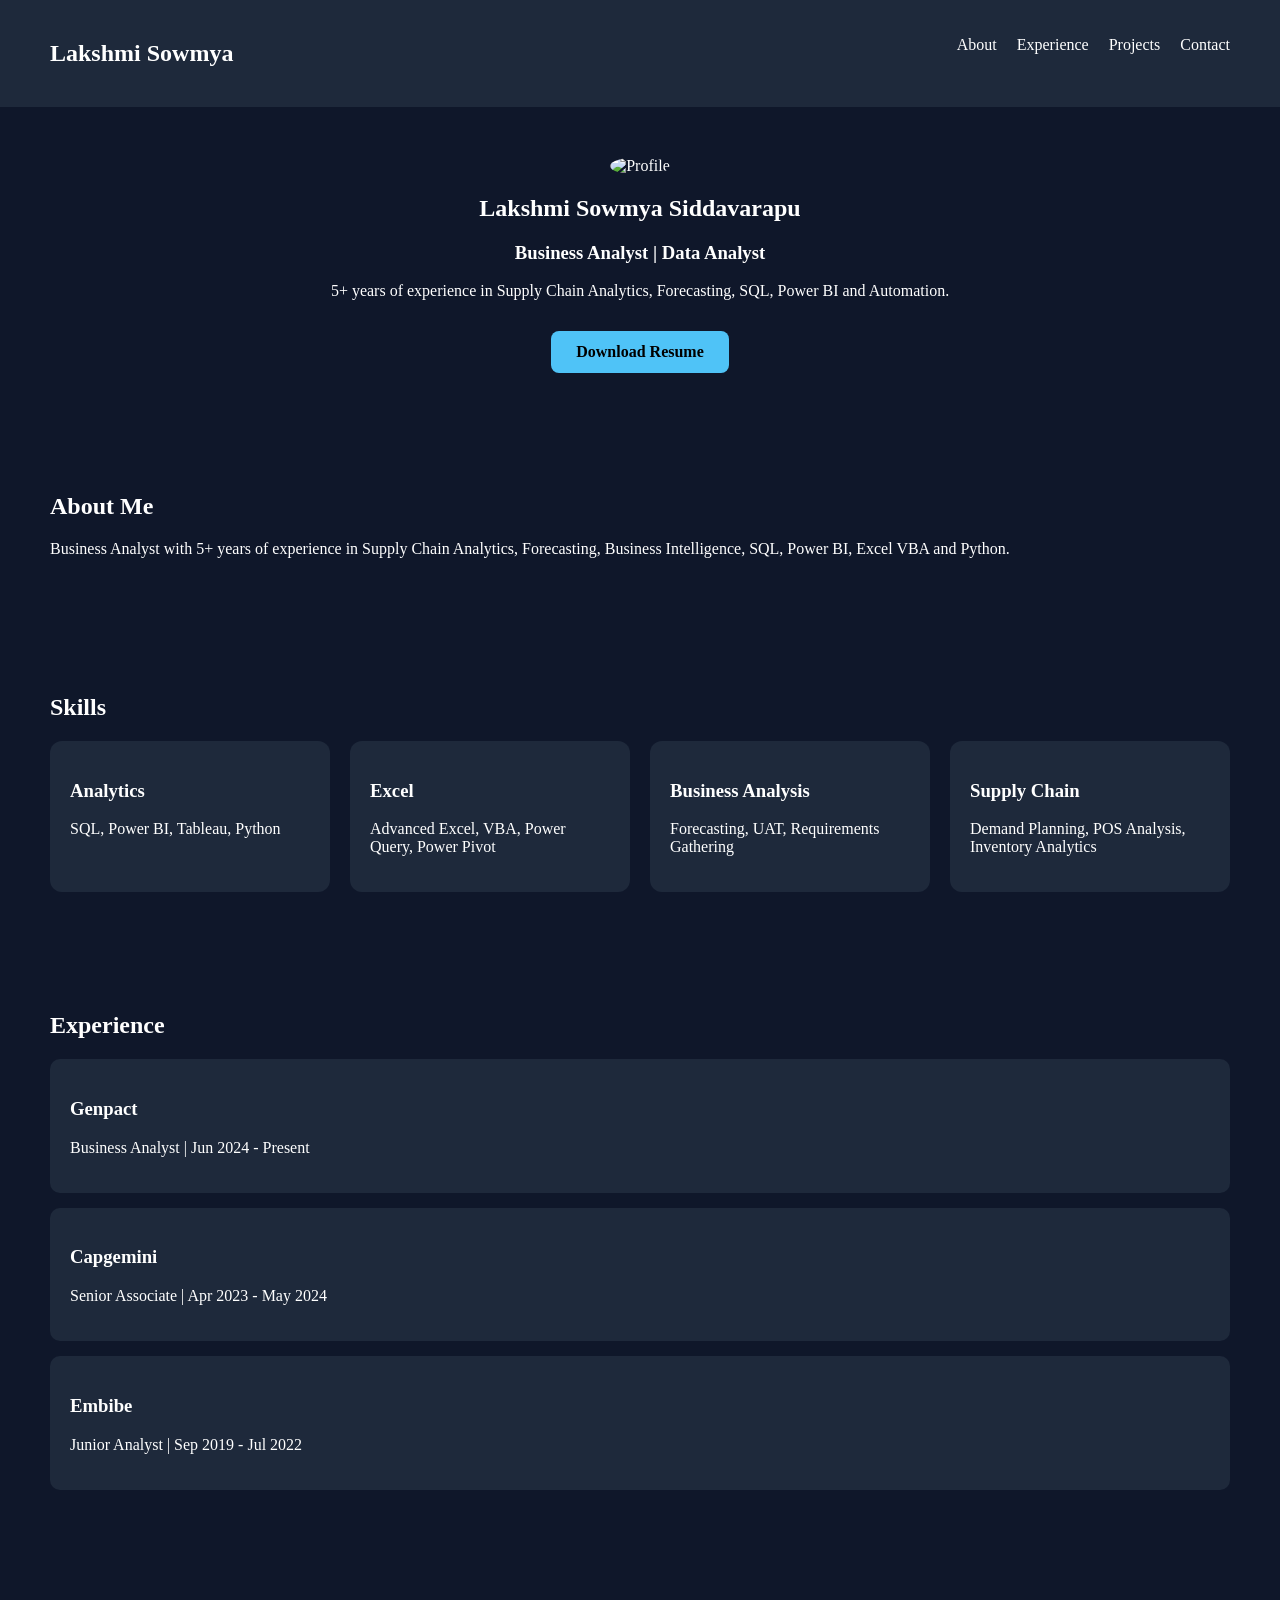
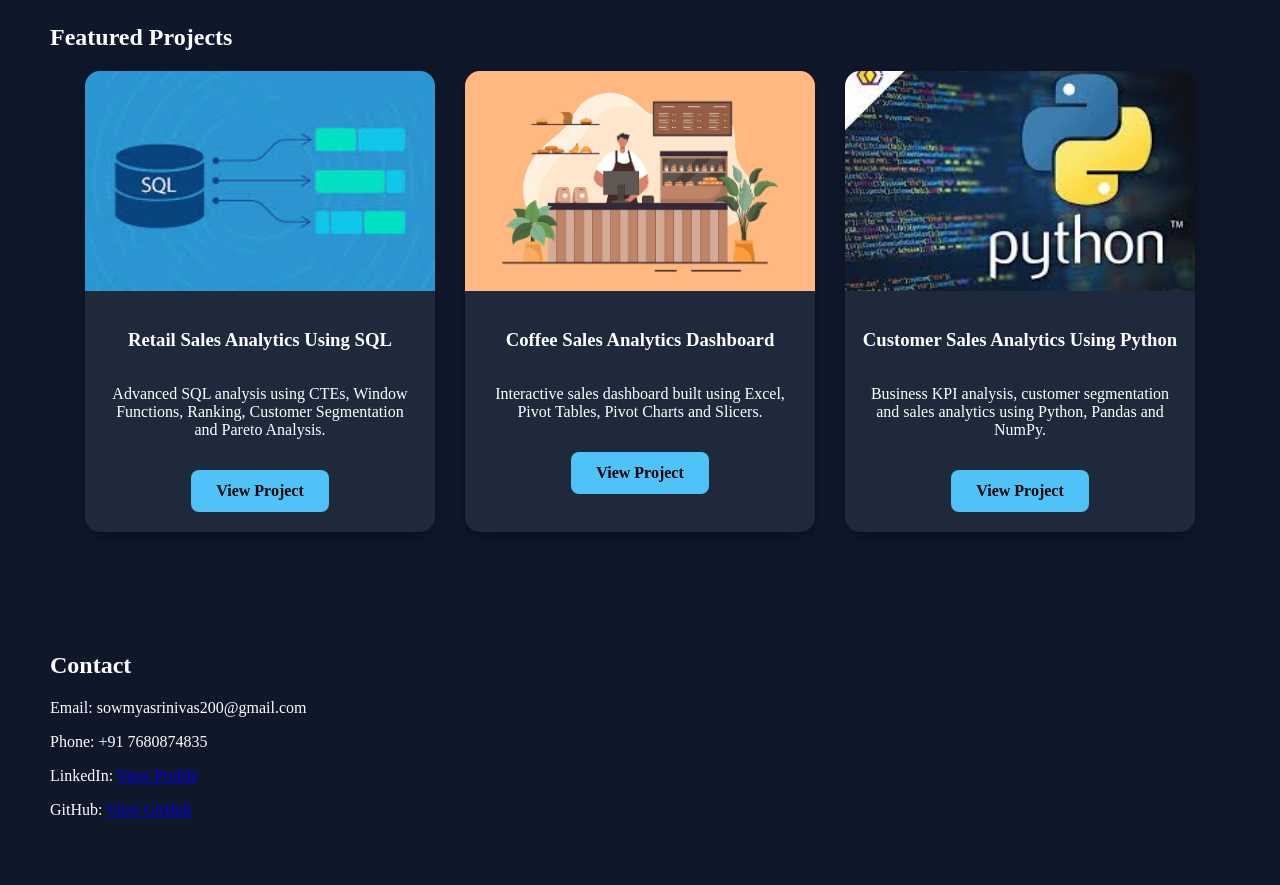
==== index.html @ 4ad47ed1 "Add files via upload" ====
<!DOCTYPE html>
<html lang="en">
<head>
    <meta charset="UTF-8">
    <meta name="viewport" content="width=device-width, initial-scale=1.0">
    <title>Lakshmi Sowmya | Portfolio</title>
    <link rel="stylesheet" href="style.css">
</head>

<body>

<nav>
    <h2>Lakshmi Sowmya</h2>
    <ul>
        <li><a href="#about">About</a></li>
        <li><a href="#experience">Experience</a></li>
        <li><a href="#projects">Projects</a></li>
        <li><a href="#contact">Contact</a></li>
    </ul>
</nav>

<section class="hero">
    <img src="assets/profile.png" alt="Profile">
    <h1>Lakshmi Sowmya Siddavarapu</h1>
    <h3>Business Analyst | Data Analyst</h3>

    <p>
        5+ years of experience in Supply Chain Analytics,
        Forecasting, SQL, Power BI and Automation.
    </p>

    <a class="btn" href="assets/resume.pdf" target="_blank">
        Download Resume
    </a>
</section>

<section id="about">
    <h2>About Me</h2>

    <p>
        Business Analyst with 5+ years of experience in
        Supply Chain Analytics, Forecasting, Business Intelligence,
        SQL, Power BI, Excel VBA and Python.
    </p>
</section>
<section id="skills">
    <h2>Skills</h2>

    <div class="skills-container">

        <div class="skill-card">
            <h3>Analytics</h3>
            <p>SQL, Power BI, Tableau, Python</p>
        </div>

        <div class="skill-card">
            <h3>Excel</h3>
            <p>Advanced Excel, VBA, Power Query, Power Pivot</p>
        </div>

        <div class="skill-card">
            <h3>Business Analysis</h3>
            <p>Forecasting, UAT, Requirements Gathering</p>
        </div>

        <div class="skill-card">
            <h3>Supply Chain</h3>
            <p>Demand Planning, POS Analysis, Inventory Analytics</p>
        </div>

    </div>
</section>
<section id="experience">
    <h2>Experience</h2>

    <div class="card">
        <h3>Genpact</h3>
        <p>Business Analyst | Jun 2024 - Present</p>
    </div>

    <div class="card">
        <h3>Capgemini</h3>
        <p>Senior Associate | Apr 2023 - May 2024</p>
    </div>

    <div class="card">
        <h3>Embibe</h3>
        <p>Junior Analyst | Sep 2019 - Jul 2022</p>
    </div>

</section>

<section id="projects">

<h2>Featured Projects</h2>

<div class="projects-container">
    
    <div class="project-card">

    <a href="project-sql.html">
        <img src="projects/sql-project.jpg">
    </a>

    <h3>Retail Sales Analytics Using SQL</h3>

    <p>
        Advanced SQL analysis using CTEs,
        Window Functions, Ranking, Customer
        Segmentation and Pareto Analysis.
    </p>

    <a class="btn" href="project-sql.html">
        View Project
    </a>

</div>

    <!-- Coffee Project Card -->

    <div class="project-card">

        <a href="project-coffee.html">
            <img src="projects/coffee-shop.jpg">
        </a>

        <h3>Coffee Sales Analytics Dashboard</h3>

        <p>
            Interactive sales dashboard built using Excel,
            Pivot Tables, Pivot Charts and Slicers.
        </p>

        <a class="btn" href="project-coffee.html">
            View Project
        </a>

    </div>
    <div class="project-card">

    <a href="project-python.html">
        <img src="projects/python-project.jpg">
    </a>

    <h3>Customer Sales Analytics Using Python</h3>

    <p>
        Business KPI analysis, customer segmentation and
        sales analytics using Python, Pandas and NumPy.
    </p>

    <a class="btn" href="project-python.html">
        View Project
    </a>

</div>

</div>

</section>
<section id="contact">
    <h2>Contact</h2>

    <p>Email: sowmyasrinivas200@gmail.com</p>

    <p>Phone: +91 7680874835</p>

    <p>
        LinkedIn:
        <a href="https://www.linkedin.com/in/lakshmi-s-43643418b">
            View Profile
        </a>
    </p>

    <p>
        GitHub:
        <a href="https://github.com/lakshmisowmya98">
            View GitHub
        </a>
    </p>

</section>

<script src="script.js"></script>

</body>
</html>
---- style.css ----
html{
    scroll-behavior:smooth;
}
body{
    margin:0;
    font-family:Segoe UI;
    background:#0f172a;
    color:white;
}

nav{
    display:flex;
    justify-content:space-between;
    padding:20px 50px;
    background:#1e293b;

    position:sticky;
    top:0;
    z-index:1000;
}
nav ul{
    display:flex;
    gap:20px;
    list-style:none;
}

nav a{
    color:white;
    text-decoration:none;
}

.hero{
    text-align:center;
    padding:50px;
}

.hero img{
    width:200px;
    height:200px;
    border-radius:50%;
    object-fit:cover;
}

.btn{
    display:inline-block;
    padding:12px 20px;
    background:#38bdf8;
    color:black;
    text-decoration:none;
    border-radius:8px;
    font-weight:bold;
}

section{
    padding:50px;
}

.card,.project{
    background:#1e293b;
    padding:20px;
    margin:15px 0;
    border-radius:10px;
}

.project img{
    width:100%;
    border-radius:10px;
}
.skills-container{
    display:flex;
    gap:20px;
    flex-wrap:wrap;
}

.skill-card{
    flex:1;
    min-width:220px;
    background:#1e293b;
    padding:20px;
    border-radius:12px;
    transition:0.3s;
}

.skill-card:hover{
    transform:translateY(-5px);
}
.projects-container{
    display:flex;
    flex-wrap:wrap;
    gap:30px;
    justify-content:center;
}

.project-card{
    width:350px;
    background:#1e293b;
    border-radius:15px;
    overflow:hidden;
    padding-bottom:20px;
    text-align:center;
    box-shadow:0 4px 12px rgba(0,0,0,.3);
}

.project-card img{
    width:100%;
    height:220px;
    object-fit:cover;
}

.project-card h3{
    padding:15px;
}

.project-card p{
    padding:0 20px;
}
.btn{
    display:inline-block;
    margin-top:15px;
    padding:12px 25px;
    background:#4fc3f7;
    color:black;
    text-decoration:none;
    border-radius:8px;
    font-weight:bold;
}
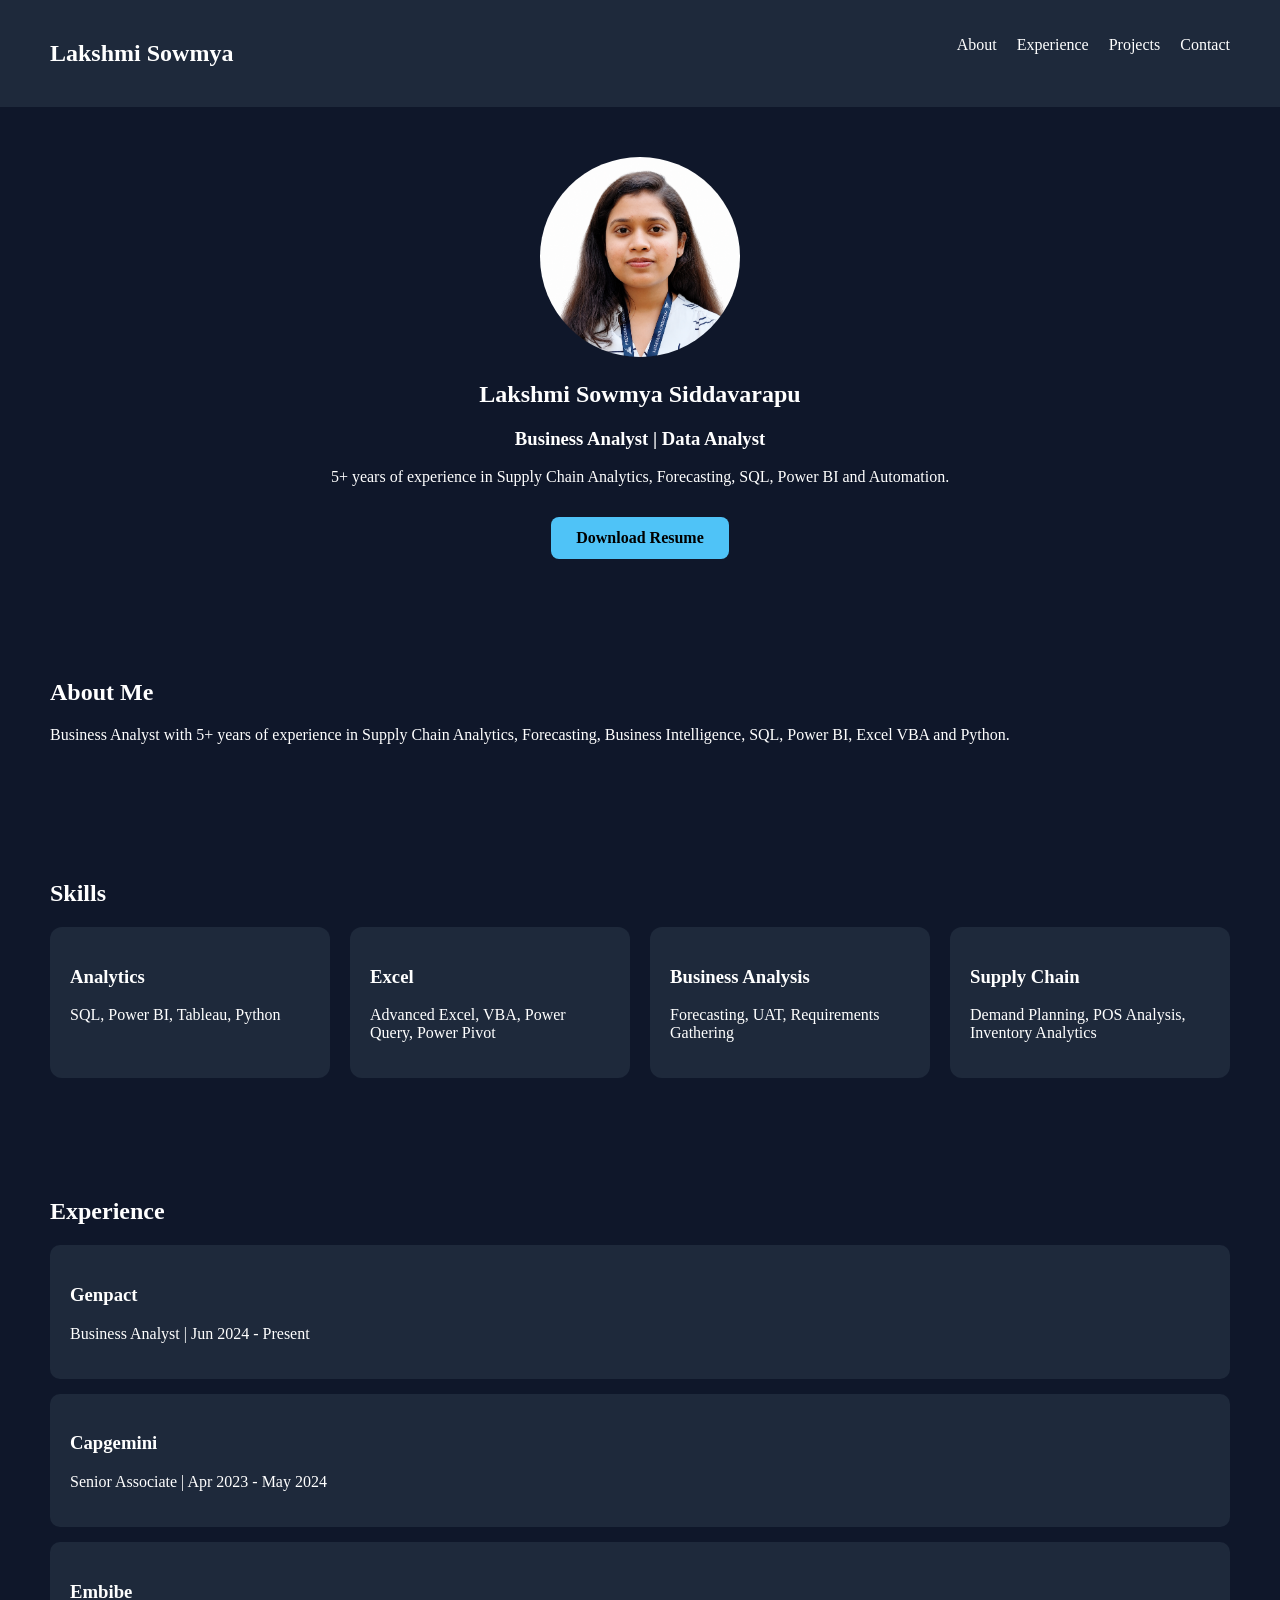
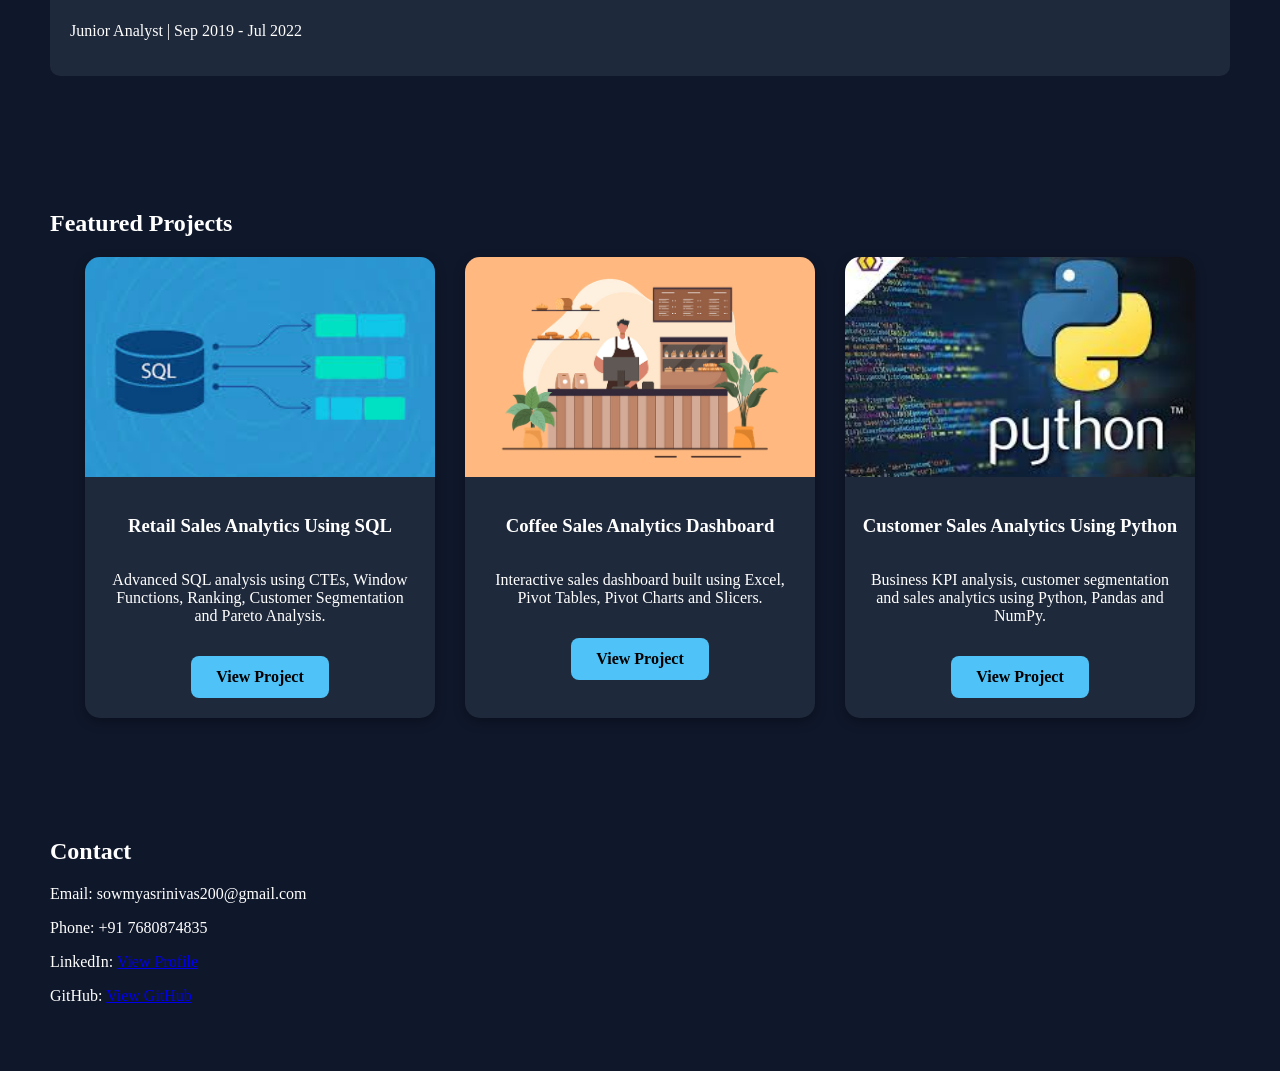
==== commit fddaf7af: "Update index.html" ====
--- a/index.html
+++ b/index.html
@@ -20,7 +20,7 @@
 </nav>
 
 <section class="hero">
-    <img src="assets/profile.png" alt="Profile">
+    <img src="assets/Profile.png" alt="Profile">
     <h1>Lakshmi Sowmya Siddavarapu</h1>
     <h3>Business Analyst | Data Analyst</h3>
 
@@ -184,4 +184,4 @@
 <script src="script.js"></script>
 
 </body>
-</html>+</html>
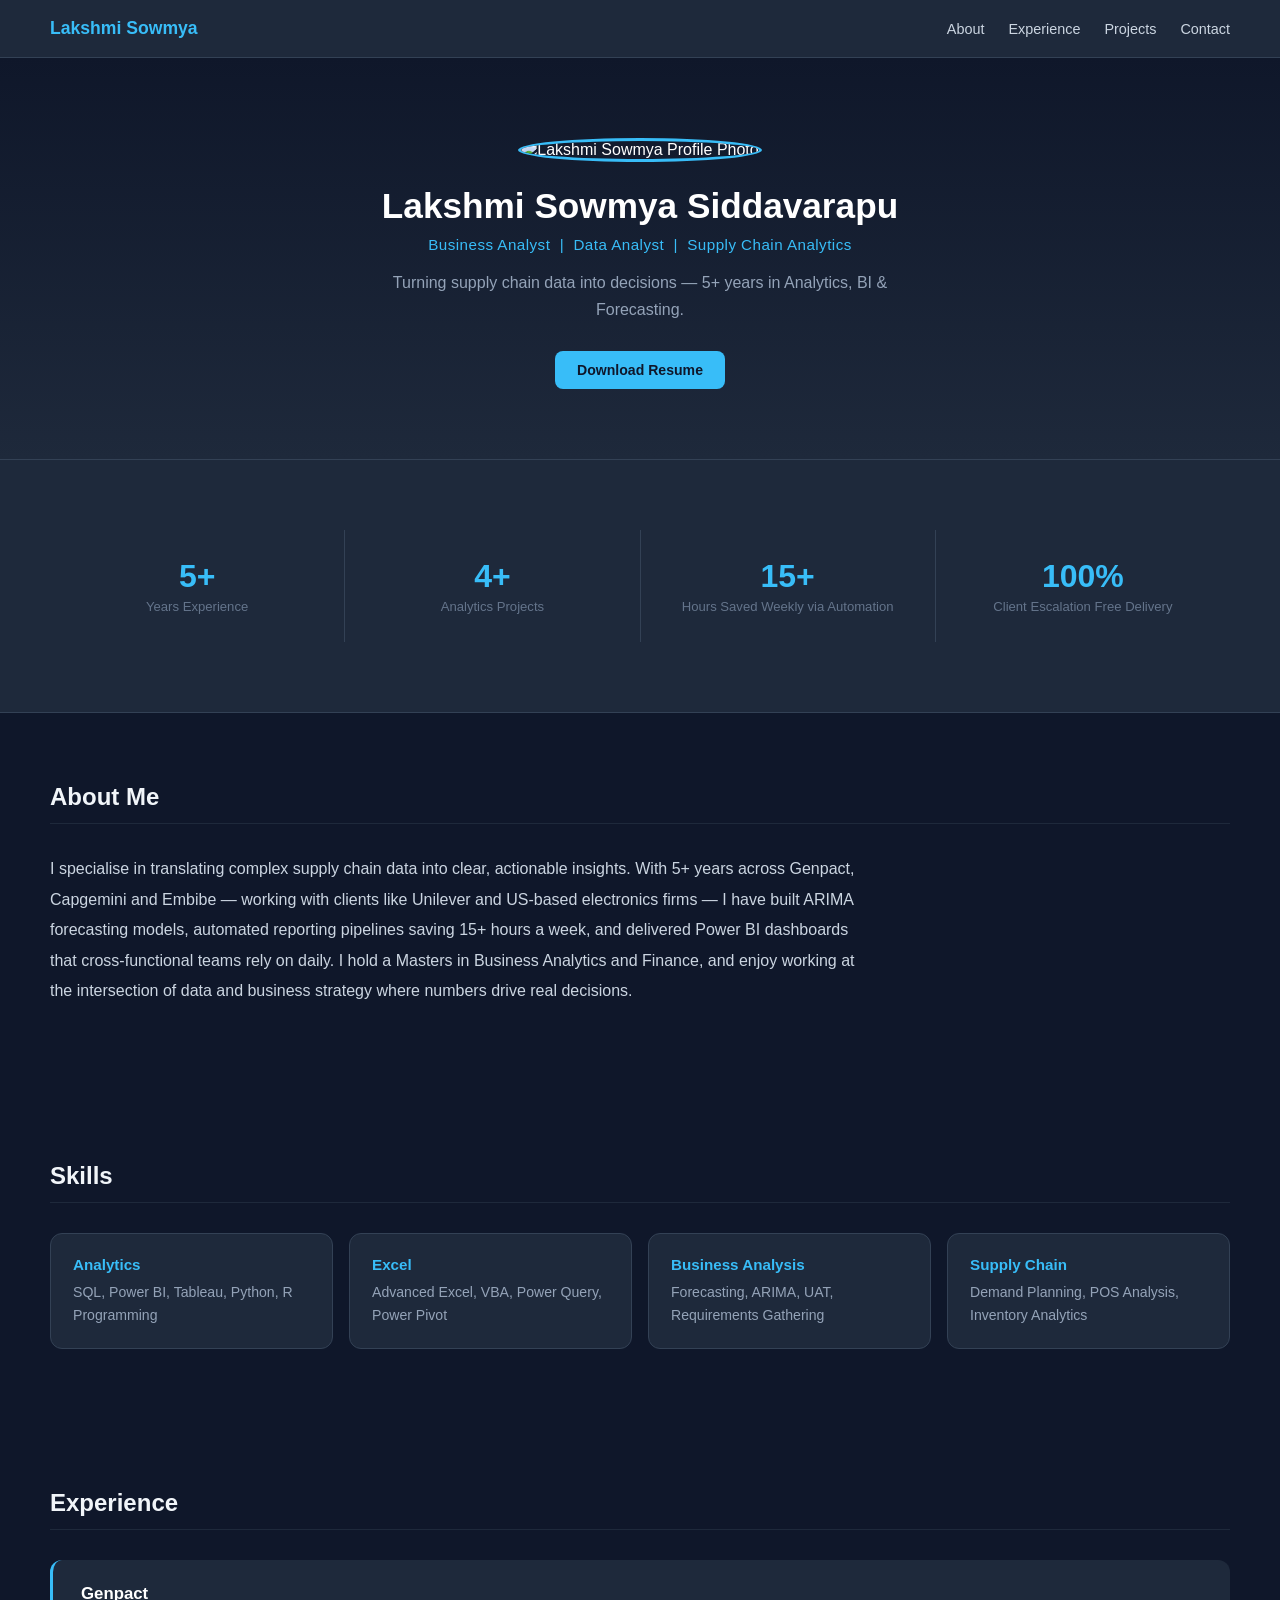
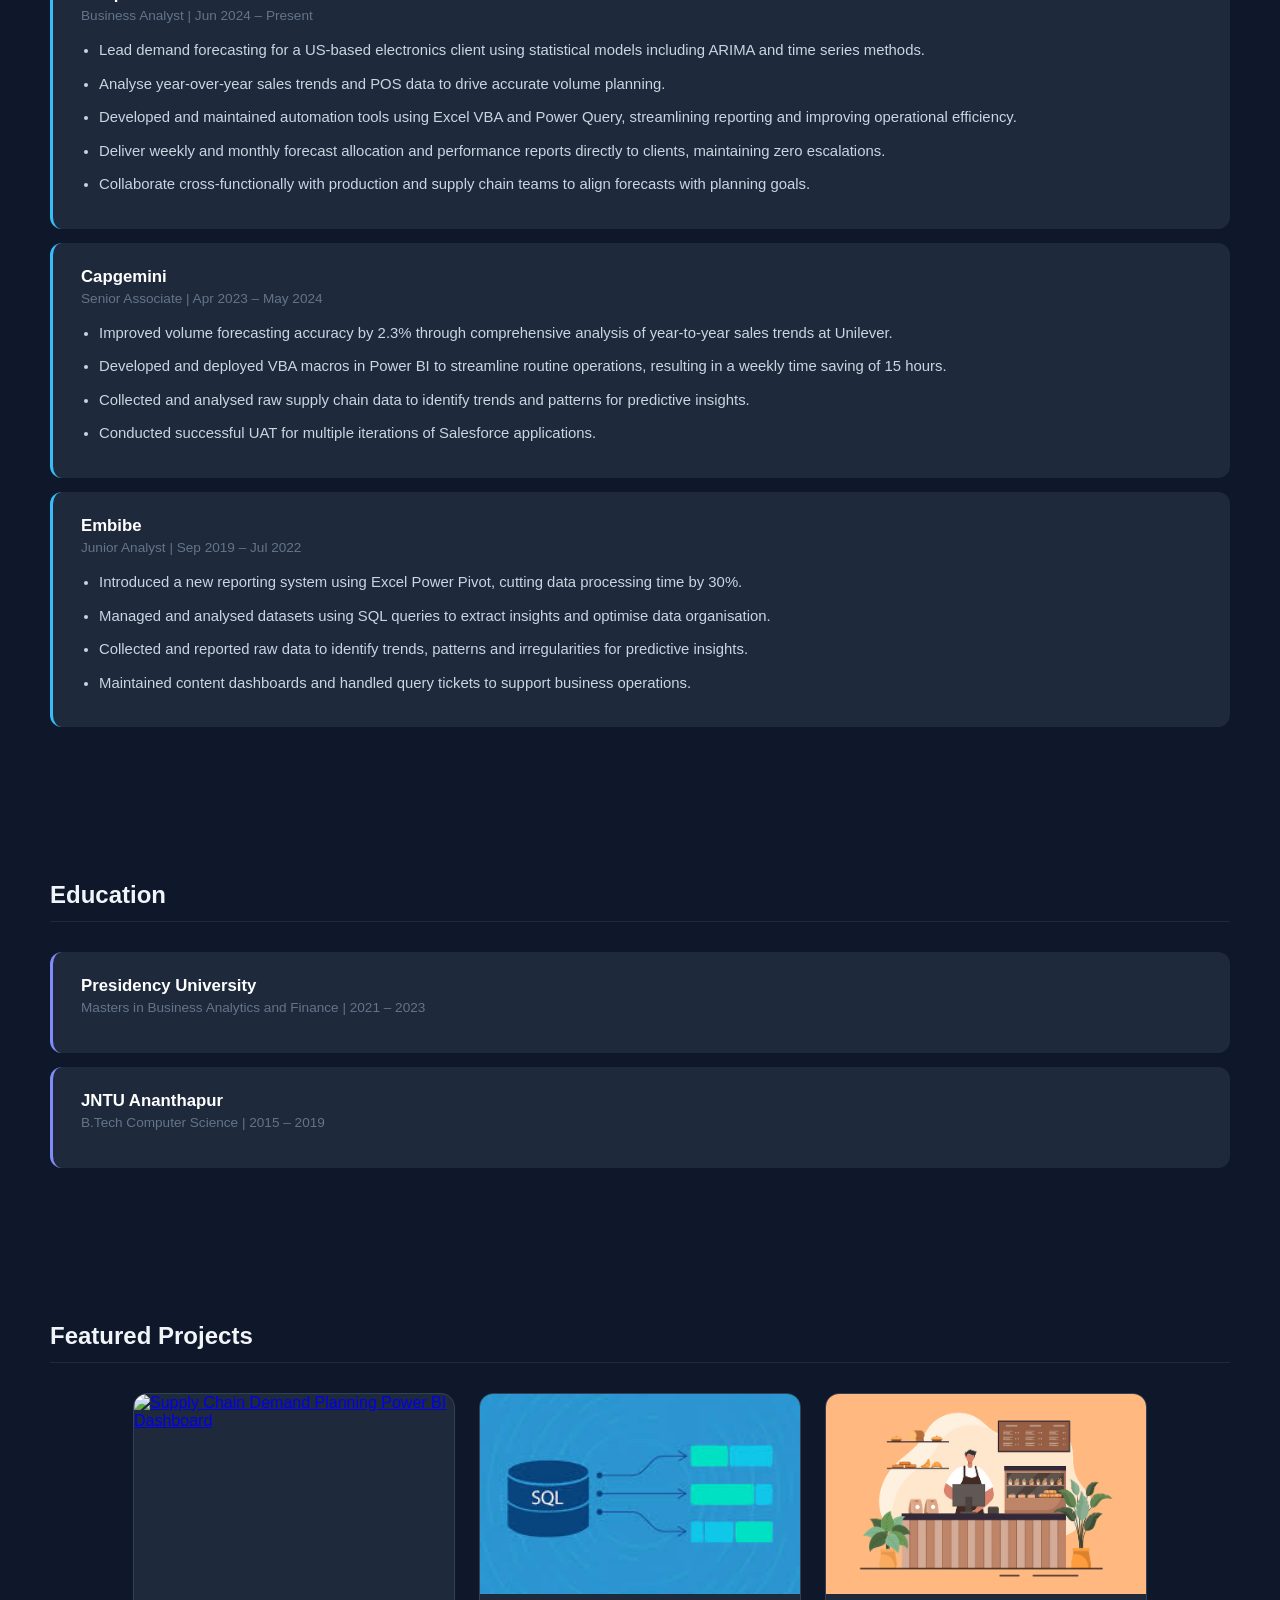
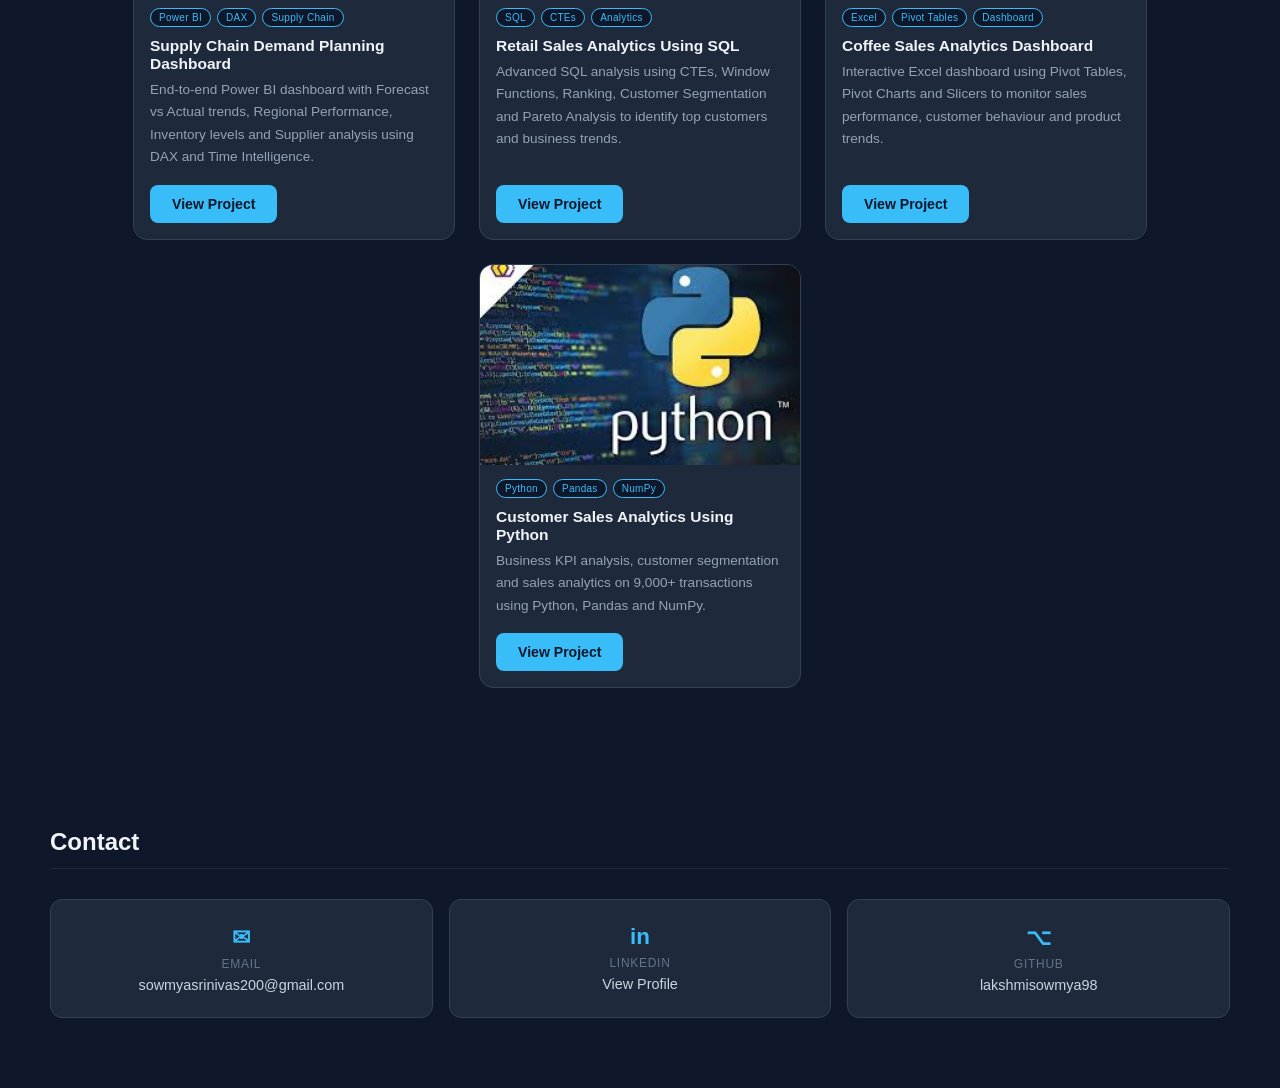
==== commit f7948748: "Add files via upload" ====
--- a/index.html
+++ b/index.html
@@ -1,187 +1,234 @@
-<!DOCTYPE html>
-<html lang="en">
-<head>
-    <meta charset="UTF-8">
-    <meta name="viewport" content="width=device-width, initial-scale=1.0">
-    <title>Lakshmi Sowmya | Portfolio</title>
-    <link rel="stylesheet" href="style.css">
-</head>
-
-<body>
-
-<nav>
-    <h2>Lakshmi Sowmya</h2>
-    <ul>
-        <li><a href="#about">About</a></li>
-        <li><a href="#experience">Experience</a></li>
-        <li><a href="#projects">Projects</a></li>
-        <li><a href="#contact">Contact</a></li>
-    </ul>
-</nav>
-
-<section class="hero">
-    <img src="assets/Profile.png" alt="Profile">
-    <h1>Lakshmi Sowmya Siddavarapu</h1>
-    <h3>Business Analyst | Data Analyst</h3>
-
-    <p>
-        5+ years of experience in Supply Chain Analytics,
-        Forecasting, SQL, Power BI and Automation.
-    </p>
-
-    <a class="btn" href="assets/resume.pdf" target="_blank">
-        Download Resume
-    </a>
-</section>
-
-<section id="about">
-    <h2>About Me</h2>
-
-    <p>
-        Business Analyst with 5+ years of experience in
-        Supply Chain Analytics, Forecasting, Business Intelligence,
-        SQL, Power BI, Excel VBA and Python.
-    </p>
-</section>
-<section id="skills">
-    <h2>Skills</h2>
-
-    <div class="skills-container">
-
-        <div class="skill-card">
-            <h3>Analytics</h3>
-            <p>SQL, Power BI, Tableau, Python</p>
-        </div>
-
-        <div class="skill-card">
-            <h3>Excel</h3>
-            <p>Advanced Excel, VBA, Power Query, Power Pivot</p>
-        </div>
-
-        <div class="skill-card">
-            <h3>Business Analysis</h3>
-            <p>Forecasting, UAT, Requirements Gathering</p>
-        </div>
-
-        <div class="skill-card">
-            <h3>Supply Chain</h3>
-            <p>Demand Planning, POS Analysis, Inventory Analytics</p>
-        </div>
-
-    </div>
-</section>
-<section id="experience">
-    <h2>Experience</h2>
-
-    <div class="card">
-        <h3>Genpact</h3>
-        <p>Business Analyst | Jun 2024 - Present</p>
-    </div>
-
-    <div class="card">
-        <h3>Capgemini</h3>
-        <p>Senior Associate | Apr 2023 - May 2024</p>
-    </div>
-
-    <div class="card">
-        <h3>Embibe</h3>
-        <p>Junior Analyst | Sep 2019 - Jul 2022</p>
-    </div>
-
-</section>
-
-<section id="projects">
-
-<h2>Featured Projects</h2>
-
-<div class="projects-container">
-    
-    <div class="project-card">
-
-    <a href="project-sql.html">
-        <img src="projects/sql-project.jpg">
-    </a>
-
-    <h3>Retail Sales Analytics Using SQL</h3>
-
-    <p>
-        Advanced SQL analysis using CTEs,
-        Window Functions, Ranking, Customer
-        Segmentation and Pareto Analysis.
-    </p>
-
-    <a class="btn" href="project-sql.html">
-        View Project
-    </a>
-
-</div>
-
-    <!-- Coffee Project Card -->
-
-    <div class="project-card">
-
-        <a href="project-coffee.html">
-            <img src="projects/coffee-shop.jpg">
-        </a>
-
-        <h3>Coffee Sales Analytics Dashboard</h3>
-
-        <p>
-            Interactive sales dashboard built using Excel,
-            Pivot Tables, Pivot Charts and Slicers.
-        </p>
-
-        <a class="btn" href="project-coffee.html">
-            View Project
-        </a>
-
-    </div>
-    <div class="project-card">
-
-    <a href="project-python.html">
-        <img src="projects/python-project.jpg">
-    </a>
-
-    <h3>Customer Sales Analytics Using Python</h3>
-
-    <p>
-        Business KPI analysis, customer segmentation and
-        sales analytics using Python, Pandas and NumPy.
-    </p>
-
-    <a class="btn" href="project-python.html">
-        View Project
-    </a>
-
-</div>
-
-</div>
-
-</section>
-<section id="contact">
-    <h2>Contact</h2>
-
-    <p>Email: sowmyasrinivas200@gmail.com</p>
-
-    <p>Phone: +91 7680874835</p>
-
-    <p>
-        LinkedIn:
-        <a href="https://www.linkedin.com/in/lakshmi-s-43643418b">
-            View Profile
-        </a>
-    </p>
-
-    <p>
-        GitHub:
-        <a href="https://github.com/lakshmisowmya98">
-            View GitHub
-        </a>
-    </p>
-
-</section>
-
-<script src="script.js"></script>
-
-</body>
-</html>
+<!DOCTYPE html>
+<html lang="en">
+<head>
+    <meta charset="UTF-8">
+    <meta name="viewport" content="width=device-width, initial-scale=1.0">
+    <title>Lakshmi Sowmya | Business & Data Analyst</title>
+    <meta name="description" content="Lakshmi Sowmya — Business & Data Analyst with 5+ years in Supply Chain Analytics, SQL, Power BI and Python.">
+    <meta property="og:title" content="Lakshmi Sowmya | Portfolio">
+    <meta property="og:description" content="Business Analyst specialising in Supply Chain Analytics, Forecasting & Business Intelligence.">
+    <meta property="og:image" content="assets/profile.png">
+    <link rel="icon" href="assets/profile.png" type="image/png">
+    <link rel="stylesheet" href="style.css">
+</head>
+<body>
+
+<nav>
+    <h2>Lakshmi Sowmya</h2>
+    <ul>
+        <li><a href="#about">About</a></li>
+        <li><a href="#experience">Experience</a></li>
+        <li><a href="#projects">Projects</a></li>
+        <li><a href="#contact">Contact</a></li>
+    </ul>
+</nav>
+
+<!-- HERO -->
+<section class="hero">
+    <img src="assets/profile.png" alt="Lakshmi Sowmya Profile Photo">
+    <h1>Lakshmi Sowmya Siddavarapu</h1>
+    <h3>Business Analyst &nbsp;|&nbsp; Data Analyst &nbsp;|&nbsp; Supply Chain Analytics</h3>
+    <p>Turning supply chain data into decisions — 5+ years in Analytics, BI &amp; Forecasting.</p>
+    <a class="btn" href="assets/resume.pdf" target="_blank">Download Resume</a>
+</section>
+
+<!-- STATS BANNER -->
+<section class="stats-banner">
+    <div class="stat-item">
+        <span class="stat-num">5+</span>
+        <span class="stat-label">Years Experience</span>
+    </div>
+    <div class="stat-item">
+        <span class="stat-num">4+</span>
+        <span class="stat-label">Analytics Projects</span>
+    </div>
+    <div class="stat-item">
+        <span class="stat-num">15+</span>
+        <span class="stat-label">Hours Saved Weekly via Automation</span>
+    </div>
+    <div class="stat-item">
+        <span class="stat-num">100%</span>
+        <span class="stat-label">Client Escalation Free Delivery</span>
+    </div>
+</section>
+
+<!-- ABOUT -->
+<section id="about">
+    <h2>About Me</h2>
+    <p>
+        I specialise in translating complex supply chain data into clear, actionable insights. With 5+ years across Genpact, Capgemini and Embibe — working with clients like Unilever and US-based electronics firms — I have built ARIMA forecasting models, automated reporting pipelines saving 15+ hours a week, and delivered Power BI dashboards that cross-functional teams rely on daily. I hold a Masters in Business Analytics and Finance, and enjoy working at the intersection of data and business strategy where numbers drive real decisions.
+    </p>
+</section>
+
+<!-- SKILLS -->
+<section id="skills">
+    <h2>Skills</h2>
+    <div class="skills-container">
+        <div class="skill-card">
+            <h3>Analytics</h3>
+            <p>SQL, Power BI, Tableau, Python, R Programming</p>
+        </div>
+        <div class="skill-card">
+            <h3>Excel</h3>
+            <p>Advanced Excel, VBA, Power Query, Power Pivot</p>
+        </div>
+        <div class="skill-card">
+            <h3>Business Analysis</h3>
+            <p>Forecasting, ARIMA, UAT, Requirements Gathering</p>
+        </div>
+        <div class="skill-card">
+            <h3>Supply Chain</h3>
+            <p>Demand Planning, POS Analysis, Inventory Analytics</p>
+        </div>
+    </div>
+</section>
+
+<!-- EXPERIENCE -->
+<section id="experience">
+    <h2>Experience</h2>
+
+    <div class="card">
+        <h3>Genpact</h3>
+        <p class="role-title">Business Analyst | Jun 2024 – Present</p>
+        <ul class="exp-list">
+            <li>Lead demand forecasting for a US-based electronics client using statistical models including ARIMA and time series methods.</li>
+            <li>Analyse year-over-year sales trends and POS data to drive accurate volume planning.</li>
+            <li>Developed and maintained automation tools using Excel VBA and Power Query, streamlining reporting and improving operational efficiency.</li>
+            <li>Deliver weekly and monthly forecast allocation and performance reports directly to clients, maintaining zero escalations.</li>
+            <li>Collaborate cross-functionally with production and supply chain teams to align forecasts with planning goals.</li>
+        </ul>
+    </div>
+
+    <div class="card">
+        <h3>Capgemini</h3>
+        <p class="role-title">Senior Associate | Apr 2023 – May 2024</p>
+        <ul class="exp-list">
+            <li>Improved volume forecasting accuracy by 2.3% through comprehensive analysis of year-to-year sales trends at Unilever.</li>
+            <li>Developed and deployed VBA macros in Power BI to streamline routine operations, resulting in a weekly time saving of 15 hours.</li>
+            <li>Collected and analysed raw supply chain data to identify trends and patterns for predictive insights.</li>
+            <li>Conducted successful UAT for multiple iterations of Salesforce applications.</li>
+        </ul>
+    </div>
+
+    <div class="card">
+        <h3>Embibe</h3>
+        <p class="role-title">Junior Analyst | Sep 2019 – Jul 2022</p>
+        <ul class="exp-list">
+            <li>Introduced a new reporting system using Excel Power Pivot, cutting data processing time by 30%.</li>
+            <li>Managed and analysed datasets using SQL queries to extract insights and optimise data organisation.</li>
+            <li>Collected and reported raw data to identify trends, patterns and irregularities for predictive insights.</li>
+            <li>Maintained content dashboards and handled query tickets to support business operations.</li>
+        </ul>
+    </div>
+</section>
+
+<!-- EDUCATION -->
+<section id="education">
+    <h2>Education</h2>
+    <div class="card">
+        <h3>Presidency University</h3>
+        <p class="role-title">Masters in Business Analytics and Finance | 2021 – 2023</p>
+    </div>
+    <div class="card">
+        <h3>JNTU Ananthapur</h3>
+        <p class="role-title">B.Tech Computer Science | 2015 – 2019</p>
+    </div>
+</section>
+
+<!-- PROJECTS -->
+<section id="projects">
+    <h2>Featured Projects</h2>
+    <div class="projects-container">
+
+        <div class="project-card">
+            <a href="project-powerbi.html">
+                <img src="projects/powerbi-project.jpg" alt="Supply Chain Demand Planning Power BI Dashboard">
+            </a>
+            <div class="project-tags">
+                <span class="tag">Power BI</span>
+                <span class="tag">DAX</span>
+                <span class="tag">Supply Chain</span>
+            </div>
+            <h3>Supply Chain Demand Planning Dashboard</h3>
+            <p>End-to-end Power BI dashboard with Forecast vs Actual trends, Regional Performance, Inventory levels and Supplier analysis using DAX and Time Intelligence.</p>
+            <div class="project-btns">
+                <a class="btn" href="project-powerbi.html">View Project</a>
+            </div>
+        </div>
+
+        <div class="project-card">
+            <a href="project-sql.html">
+                <img src="projects/sql-project.jpg" alt="Retail Sales Analytics SQL Project">
+            </a>
+            <div class="project-tags">
+                <span class="tag">SQL</span>
+                <span class="tag">CTEs</span>
+                <span class="tag">Analytics</span>
+            </div>
+            <h3>Retail Sales Analytics Using SQL</h3>
+            <p>Advanced SQL analysis using CTEs, Window Functions, Ranking, Customer Segmentation and Pareto Analysis to identify top customers and business trends.</p>
+            <div class="project-btns">
+                <a class="btn" href="project-sql.html">View Project</a>
+            </div>
+        </div>
+
+        <div class="project-card">
+            <a href="project-coffee.html">
+                <img src="projects/coffee-shop.jpg" alt="Coffee Sales Dashboard Project">
+            </a>
+            <div class="project-tags">
+                <span class="tag">Excel</span>
+                <span class="tag">Pivot Tables</span>
+                <span class="tag">Dashboard</span>
+            </div>
+            <h3>Coffee Sales Analytics Dashboard</h3>
+            <p>Interactive Excel dashboard using Pivot Tables, Pivot Charts and Slicers to monitor sales performance, customer behaviour and product trends.</p>
+            <div class="project-btns">
+                <a class="btn" href="project-coffee.html">View Project</a>
+            </div>
+        </div>
+
+        <div class="project-card">
+            <a href="project-python.html">
+                <img src="projects/python-project.jpg" alt="Python Customer Sales Analytics Project">
+            </a>
+            <div class="project-tags">
+                <span class="tag">Python</span>
+                <span class="tag">Pandas</span>
+                <span class="tag">NumPy</span>
+            </div>
+            <h3>Customer Sales Analytics Using Python</h3>
+            <p>Business KPI analysis, customer segmentation and sales analytics on 9,000+ transactions using Python, Pandas and NumPy.</p>
+            <div class="project-btns">
+                <a class="btn" href="project-python.html">View Project</a>
+            </div>
+        </div>
+
+    </div>
+</section>
+
+<!-- CONTACT -->
+<section id="contact">
+    <h2>Contact</h2>
+    <div class="contact-grid">
+        <a class="contact-card" href="mailto:sowmyasrinivas200@gmail.com">
+            <span class="contact-icon">✉</span>
+            <span class="contact-label">Email</span>
+            <span class="contact-value">sowmyasrinivas200@gmail.com</span>
+        </a>
+        <a class="contact-card" href="https://www.linkedin.com/in/lakshmi-s-43643418b" target="_blank">
+            <span class="contact-icon">in</span>
+            <span class="contact-label">LinkedIn</span>
+            <span class="contact-value">View Profile</span>
+        </a>
+        <a class="contact-card" href="https://github.com/lakshmisowmya98" target="_blank">
+            <span class="contact-icon">⌥</span>
+            <span class="contact-label">GitHub</span>
+            <span class="contact-value">lakshmisowmya98</span>
+        </a>
+    </div>
+</section>
+
+<script src="script.js"></script>
+</body>
+</html>
--- a/style.css
+++ b/style.css
@@ -1,126 +1,174 @@
-html{
-    scroll-behavior:smooth;
-}
-body{
-    margin:0;
-    font-family:Segoe UI;
-    background:#0f172a;
-    color:white;
-}
-
-nav{
-    display:flex;
-    justify-content:space-between;
-    padding:20px 50px;
-    background:#1e293b;
-
-    position:sticky;
-    top:0;
-    z-index:1000;
-}
-nav ul{
-    display:flex;
-    gap:20px;
-    list-style:none;
-}
-
-nav a{
-    color:white;
-    text-decoration:none;
-}
-
-.hero{
-    text-align:center;
-    padding:50px;
-}
-
-.hero img{
-    width:200px;
-    height:200px;
-    border-radius:50%;
-    object-fit:cover;
-}
-
-.btn{
-    display:inline-block;
-    padding:12px 20px;
-    background:#38bdf8;
-    color:black;
-    text-decoration:none;
-    border-radius:8px;
-    font-weight:bold;
-}
-
-section{
-    padding:50px;
-}
-
-.card,.project{
-    background:#1e293b;
-    padding:20px;
-    margin:15px 0;
-    border-radius:10px;
-}
-
-.project img{
-    width:100%;
-    border-radius:10px;
-}
-.skills-container{
-    display:flex;
-    gap:20px;
-    flex-wrap:wrap;
-}
-
-.skill-card{
-    flex:1;
-    min-width:220px;
-    background:#1e293b;
-    padding:20px;
-    border-radius:12px;
-    transition:0.3s;
-}
-
-.skill-card:hover{
-    transform:translateY(-5px);
-}
-.projects-container{
-    display:flex;
-    flex-wrap:wrap;
-    gap:30px;
-    justify-content:center;
-}
-
-.project-card{
-    width:350px;
-    background:#1e293b;
-    border-radius:15px;
-    overflow:hidden;
-    padding-bottom:20px;
-    text-align:center;
-    box-shadow:0 4px 12px rgba(0,0,0,.3);
-}
-
-.project-card img{
-    width:100%;
-    height:220px;
-    object-fit:cover;
-}
-
-.project-card h3{
-    padding:15px;
-}
-
-.project-card p{
-    padding:0 20px;
-}
-.btn{
-    display:inline-block;
-    margin-top:15px;
-    padding:12px 25px;
-    background:#4fc3f7;
-    color:black;
-    text-decoration:none;
-    border-radius:8px;
-    font-weight:bold;
-}+html { scroll-behavior: smooth; }
+
+body {
+    margin: 0;
+    font-family: 'Segoe UI', Arial, sans-serif;
+    background: #0f172a;
+    color: white;
+}
+
+/* ── Nav ── */
+nav {
+    display: flex;
+    justify-content: space-between;
+    align-items: center;
+    padding: 18px 50px;
+    background: #1e293b;
+    position: sticky;
+    top: 0;
+    z-index: 1000;
+    border-bottom: 1px solid #334155;
+}
+nav h2 { margin: 0; font-size: 1.1rem; color: #38bdf8; }
+nav ul { display: flex; gap: 24px; list-style: none; margin: 0; padding: 0; }
+nav a { color: #cbd5e1; text-decoration: none; font-size: 0.9rem; transition: color 0.2s; }
+nav a:hover { color: #38bdf8; }
+
+/* ── Hero ── */
+.hero {
+    text-align: center;
+    padding: 80px 50px 70px;
+    background: linear-gradient(180deg, #0f172a 0%, #1e293b 100%);
+}
+.hero img {
+    width: 150px; height: 150px;
+    border-radius: 50%; object-fit: cover;
+    border: 3px solid #38bdf8;
+    margin-bottom: 24px;
+}
+.hero h1 { font-size: 2.2rem; margin: 0 0 10px; }
+.hero h3 {
+    font-size: 0.95rem; color: #38bdf8;
+    font-weight: 500; margin: 0 0 16px;
+    letter-spacing: 0.03em;
+}
+.hero p { color: #94a3b8; font-size: 1rem; max-width: 500px; margin: 0 auto 28px; line-height: 1.7; }
+
+/* ── Stats Banner ── */
+.stats-banner {
+    display: flex;
+    justify-content: center;
+    gap: 0;
+    background: #1e293b;
+    border-top: 1px solid #334155;
+    border-bottom: 1px solid #334155;
+}
+.stat-item {
+    display: flex; flex-direction: column; align-items: center;
+    padding: 28px 40px;
+    border-right: 1px solid #334155;
+    flex: 1;
+    max-width: 260px;
+}
+.stat-item:last-child { border-right: none; }
+.stat-num { font-size: 2rem; font-weight: 700; color: #38bdf8; }
+.stat-label { font-size: 0.82rem; color: #64748b; text-align: center; margin-top: 4px; }
+
+/* ── Buttons ── */
+.btn {
+    display: inline-block;
+    padding: 11px 22px;
+    background: #38bdf8;
+    color: #0f172a;
+    text-decoration: none;
+    border-radius: 8px;
+    font-weight: 700;
+    font-size: 0.88rem;
+    transition: background 0.2s, transform 0.15s;
+}
+.btn:hover { background: #7dd3fc; transform: translateY(-2px); }
+
+/* ── Sections ── */
+section { padding: 70px 50px; }
+section h2 {
+    font-size: 1.5rem; margin: 0 0 30px;
+    padding-bottom: 12px;
+    border-bottom: 1px solid #1e293b;
+    color: #f1f5f9;
+}
+
+/* ── About ── */
+#about p { line-height: 1.9; color: #cbd5e1; max-width: 820px; font-size: 1rem; }
+
+/* ── Skills ── */
+.skills-container { display: flex; gap: 16px; flex-wrap: wrap; }
+.skill-card {
+    flex: 1; min-width: 200px;
+    background: #1e293b; padding: 22px;
+    border-radius: 12px; border: 1px solid #334155;
+    transition: transform 0.25s, border-color 0.25s;
+}
+.skill-card:hover { transform: translateY(-4px); border-color: #38bdf8; }
+.skill-card h3 { color: #38bdf8; margin: 0 0 8px; font-size: 0.95rem; }
+.skill-card p { color: #94a3b8; margin: 0; font-size: 0.88rem; line-height: 1.6; }
+
+/* ── Experience & Education cards ── */
+.card {
+    background: #1e293b; padding: 24px 28px;
+    margin: 14px 0; border-radius: 12px;
+    border-left: 3px solid #38bdf8;
+}
+.card h3 { margin: 0 0 4px; font-size: 1.05rem; }
+.role-title { color: #64748b; font-size: 0.85rem; margin: 0 0 14px; }
+.exp-list { margin: 0; padding-left: 18px; color: #cbd5e1; line-height: 1.85; font-size: 0.93rem; }
+.exp-list li { margin-bottom: 6px; }
+#education .card { border-left-color: #818cf8; }
+
+/* ── Projects ── */
+.projects-container {
+    display: flex; flex-wrap: wrap;
+    gap: 24px; justify-content: center;
+}
+.project-card {
+    width: 320px; background: #1e293b;
+    border-radius: 14px; overflow: hidden;
+    border: 1px solid #334155;
+    transition: transform 0.25s, box-shadow 0.25s;
+    display: flex; flex-direction: column;
+}
+.project-card:hover {
+    transform: translateY(-6px);
+    box-shadow: 0 12px 30px rgba(56,189,248,0.12);
+    border-color: #38bdf8;
+}
+.project-card img { width: 100%; height: 200px; object-fit: cover; display: block; }
+.project-tags { display: flex; gap: 6px; flex-wrap: wrap; padding: 14px 16px 0; }
+.tag {
+    font-size: 10px; padding: 3px 8px;
+    border-radius: 20px; background: #0f172a;
+    color: #38bdf8; border: 1px solid #38bdf8;
+    font-weight: 500; letter-spacing: 0.03em;
+}
+.project-card h3 { padding: 10px 16px 6px; margin: 0; font-size: 0.97rem; color: #f1f5f9; }
+.project-card p { padding: 0 16px; color: #94a3b8; font-size: 0.85rem; line-height: 1.65; margin: 0; flex: 1; }
+.project-btns { padding: 16px; display: flex; gap: 8px; flex-wrap: wrap; }
+
+/* ── Contact ── */
+.contact-grid { display: flex; gap: 16px; flex-wrap: wrap; }
+.contact-card {
+    flex: 1; min-width: 220px;
+    background: #1e293b; border: 1px solid #334155;
+    border-radius: 12px; padding: 24px 20px;
+    text-decoration: none; display: flex;
+    flex-direction: column; align-items: center;
+    gap: 6px; transition: border-color 0.2s, transform 0.2s;
+    text-align: center;
+}
+.contact-card:hover { border-color: #38bdf8; transform: translateY(-3px); }
+.contact-icon { font-size: 1.4rem; color: #38bdf8; font-weight: 700; }
+.contact-label { font-size: 0.75rem; color: #64748b; text-transform: uppercase; letter-spacing: 0.06em; }
+.contact-value { font-size: 0.9rem; color: #cbd5e1; }
+
+/* ── Responsive ── */
+@media (max-width: 768px) {
+    nav { flex-direction: column; gap: 12px; padding: 16px 24px; }
+    nav ul { gap: 16px; flex-wrap: wrap; justify-content: center; }
+    section { padding: 50px 24px; }
+    .hero { padding: 60px 24px 50px; }
+    .hero h1 { font-size: 1.6rem; }
+    .stats-banner { flex-wrap: wrap; }
+    .stat-item { min-width: 140px; padding: 20px; border-right: none; border-bottom: 1px solid #334155; }
+    .project-card { width: 100%; }
+    .skill-card { min-width: 140px; }
+    .contact-card { min-width: 100%; }
+}
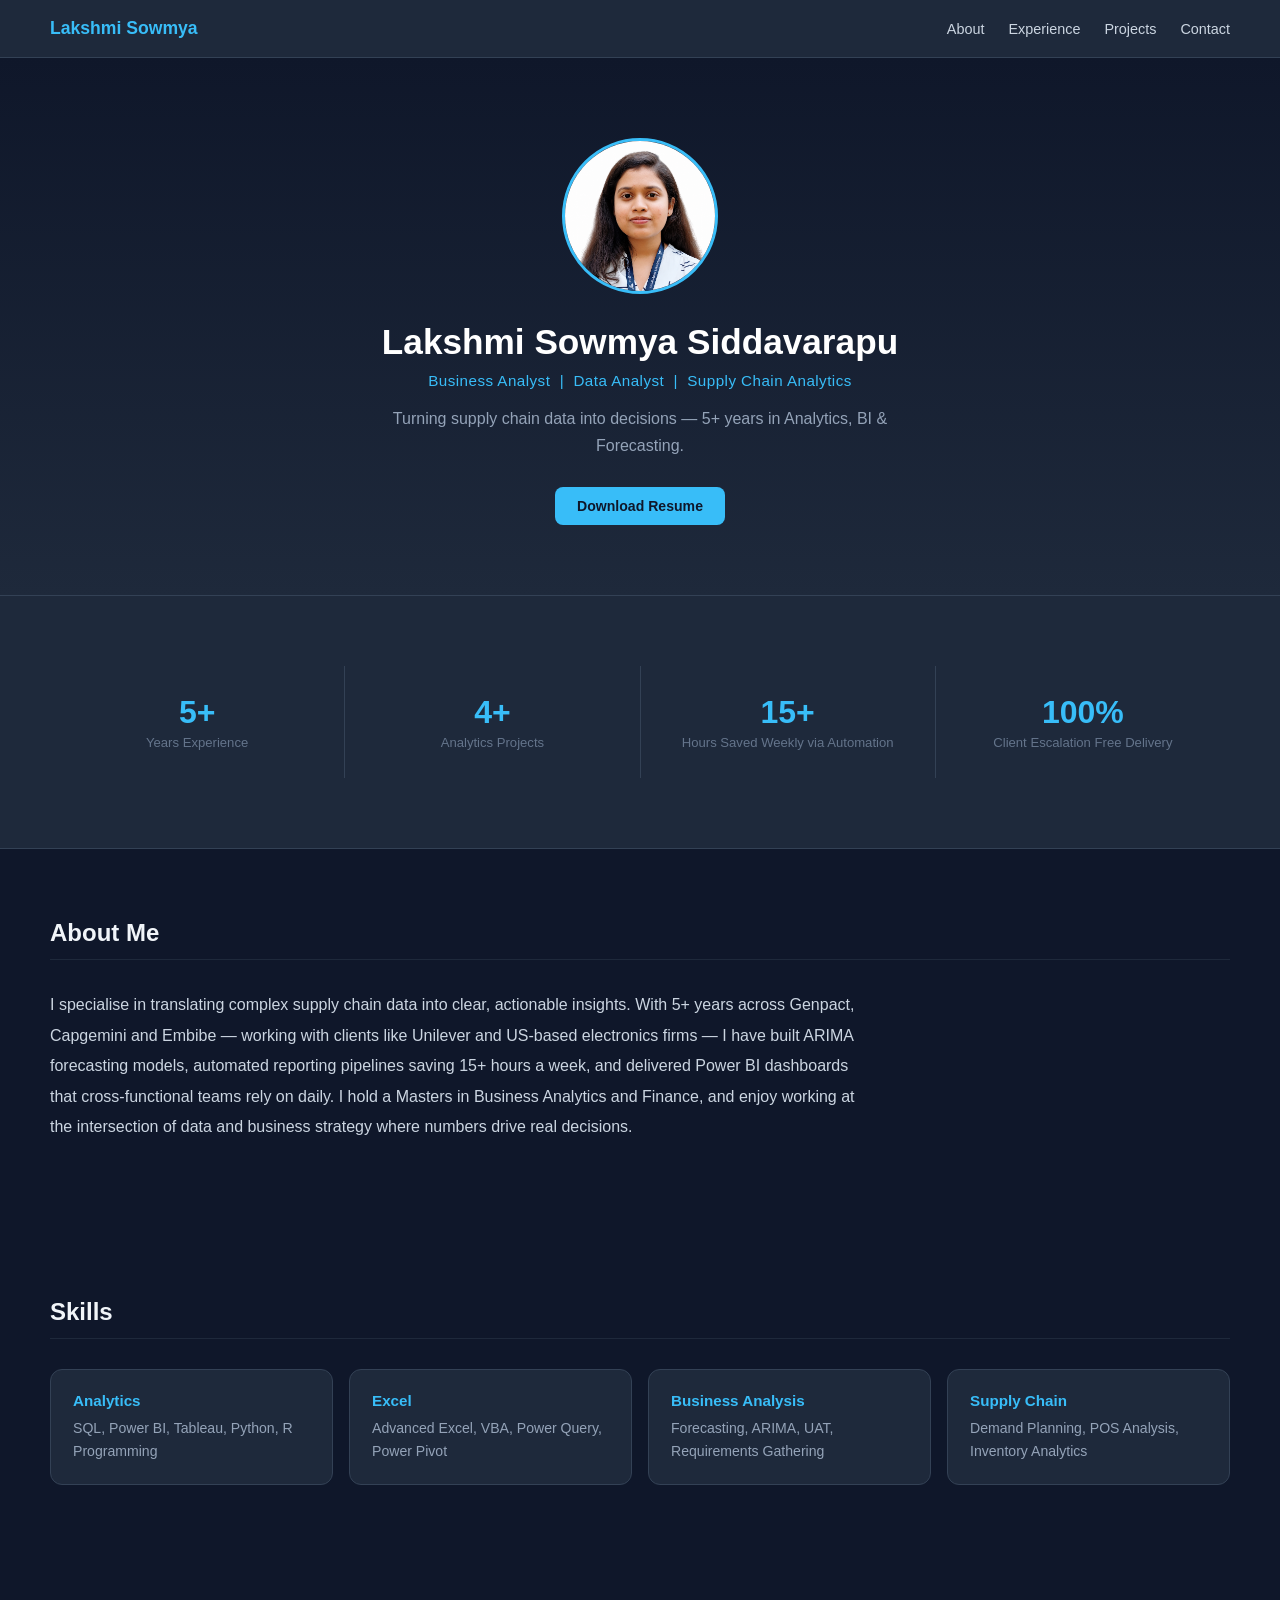
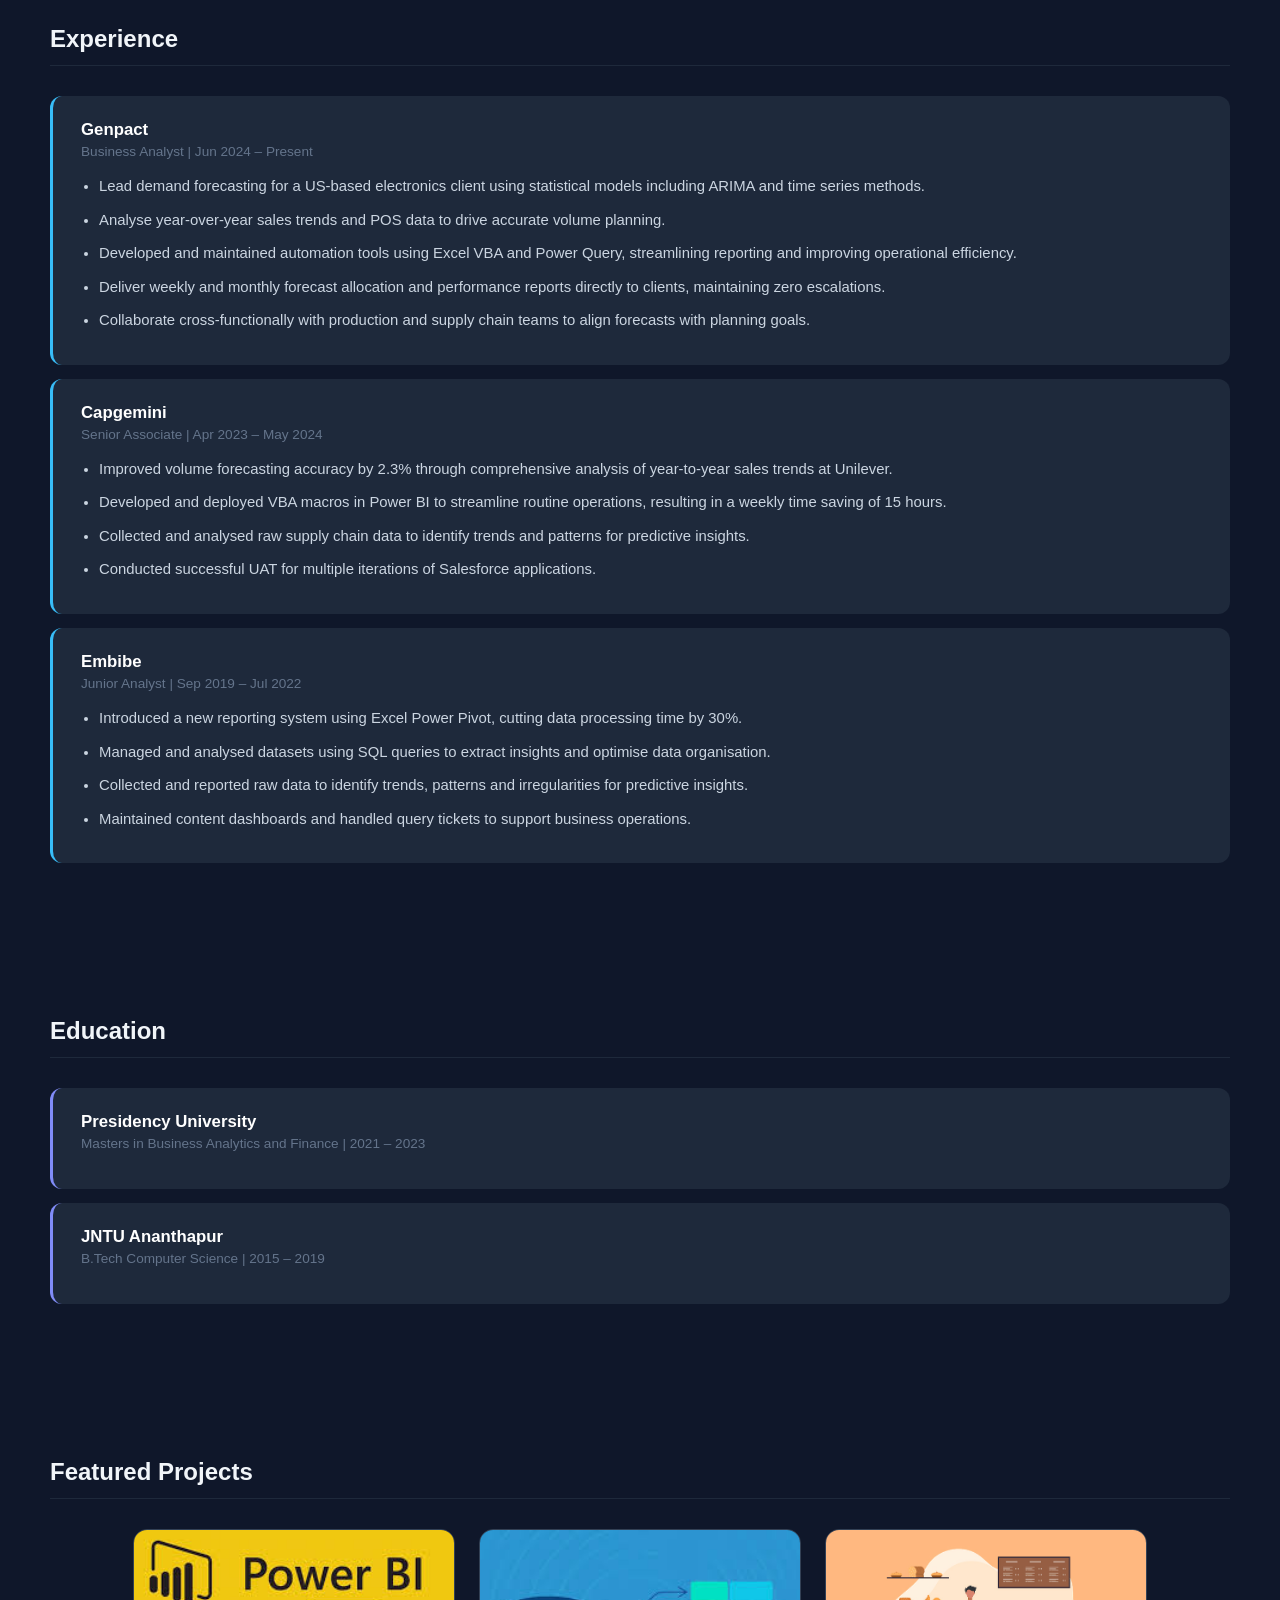
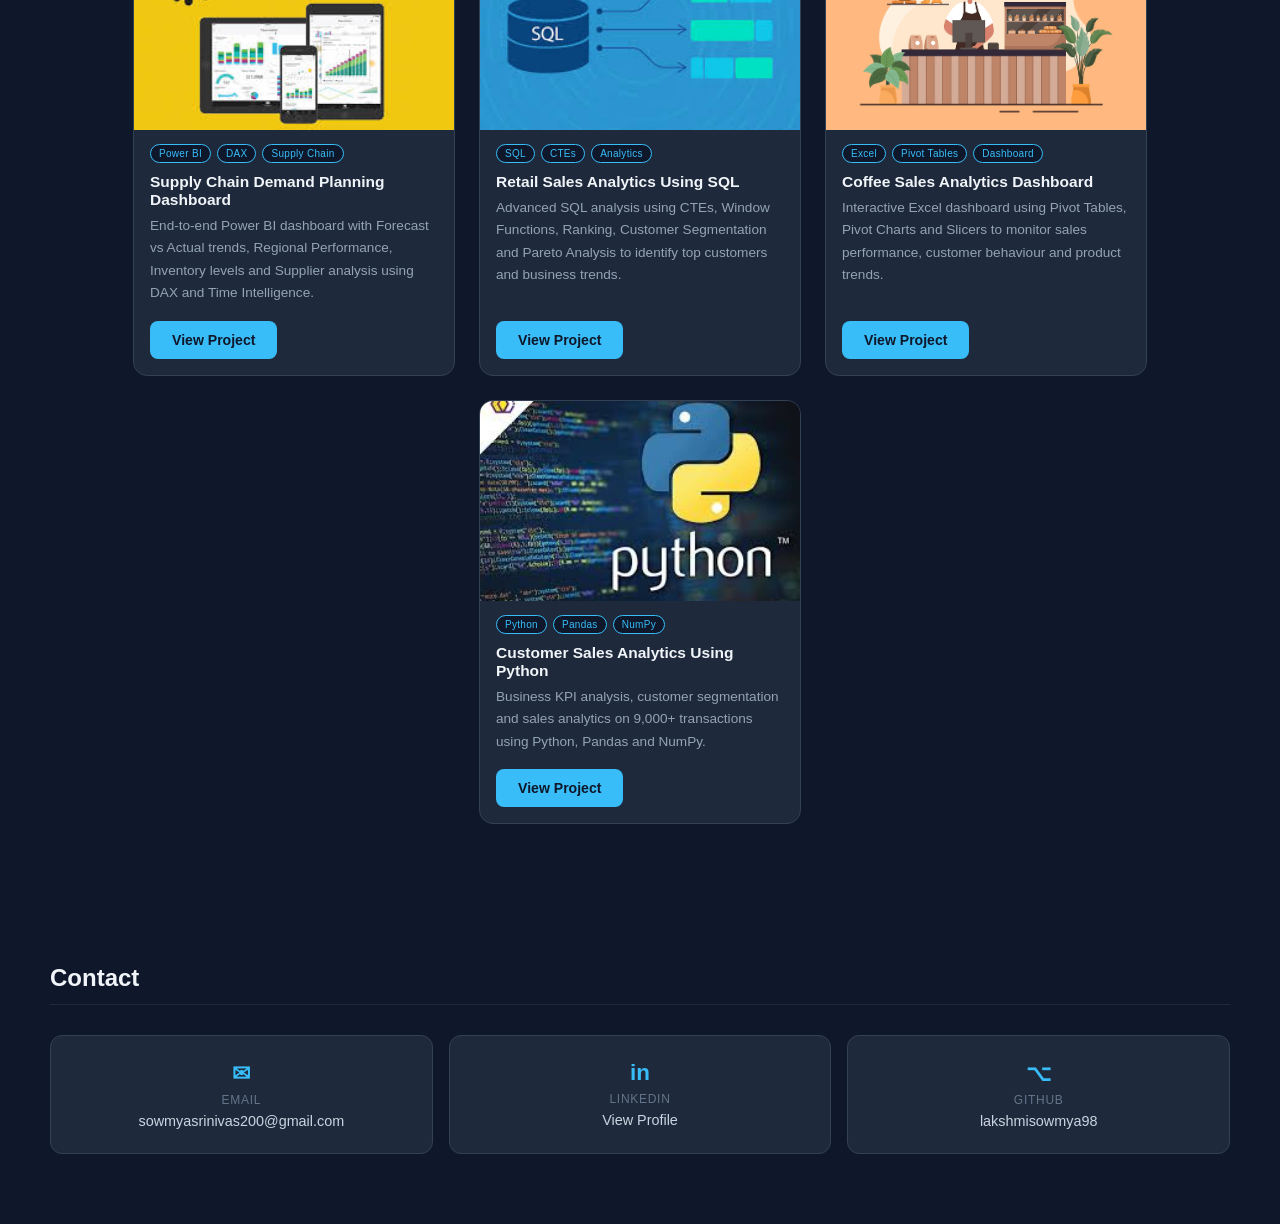
==== commit 3a710223: "Update index.html" ====
--- a/index.html
+++ b/index.html
@@ -25,7 +25,7 @@
 
 <!-- HERO -->
 <section class="hero">
-    <img src="assets/profile.png" alt="Lakshmi Sowmya Profile Photo">
+    <img src="assets/Profile.png" alt="Lakshmi Sowmya Profile Photo">
     <h1>Lakshmi Sowmya Siddavarapu</h1>
     <h3>Business Analyst &nbsp;|&nbsp; Data Analyst &nbsp;|&nbsp; Supply Chain Analytics</h3>
     <p>Turning supply chain data into decisions — 5+ years in Analytics, BI &amp; Forecasting.</p>
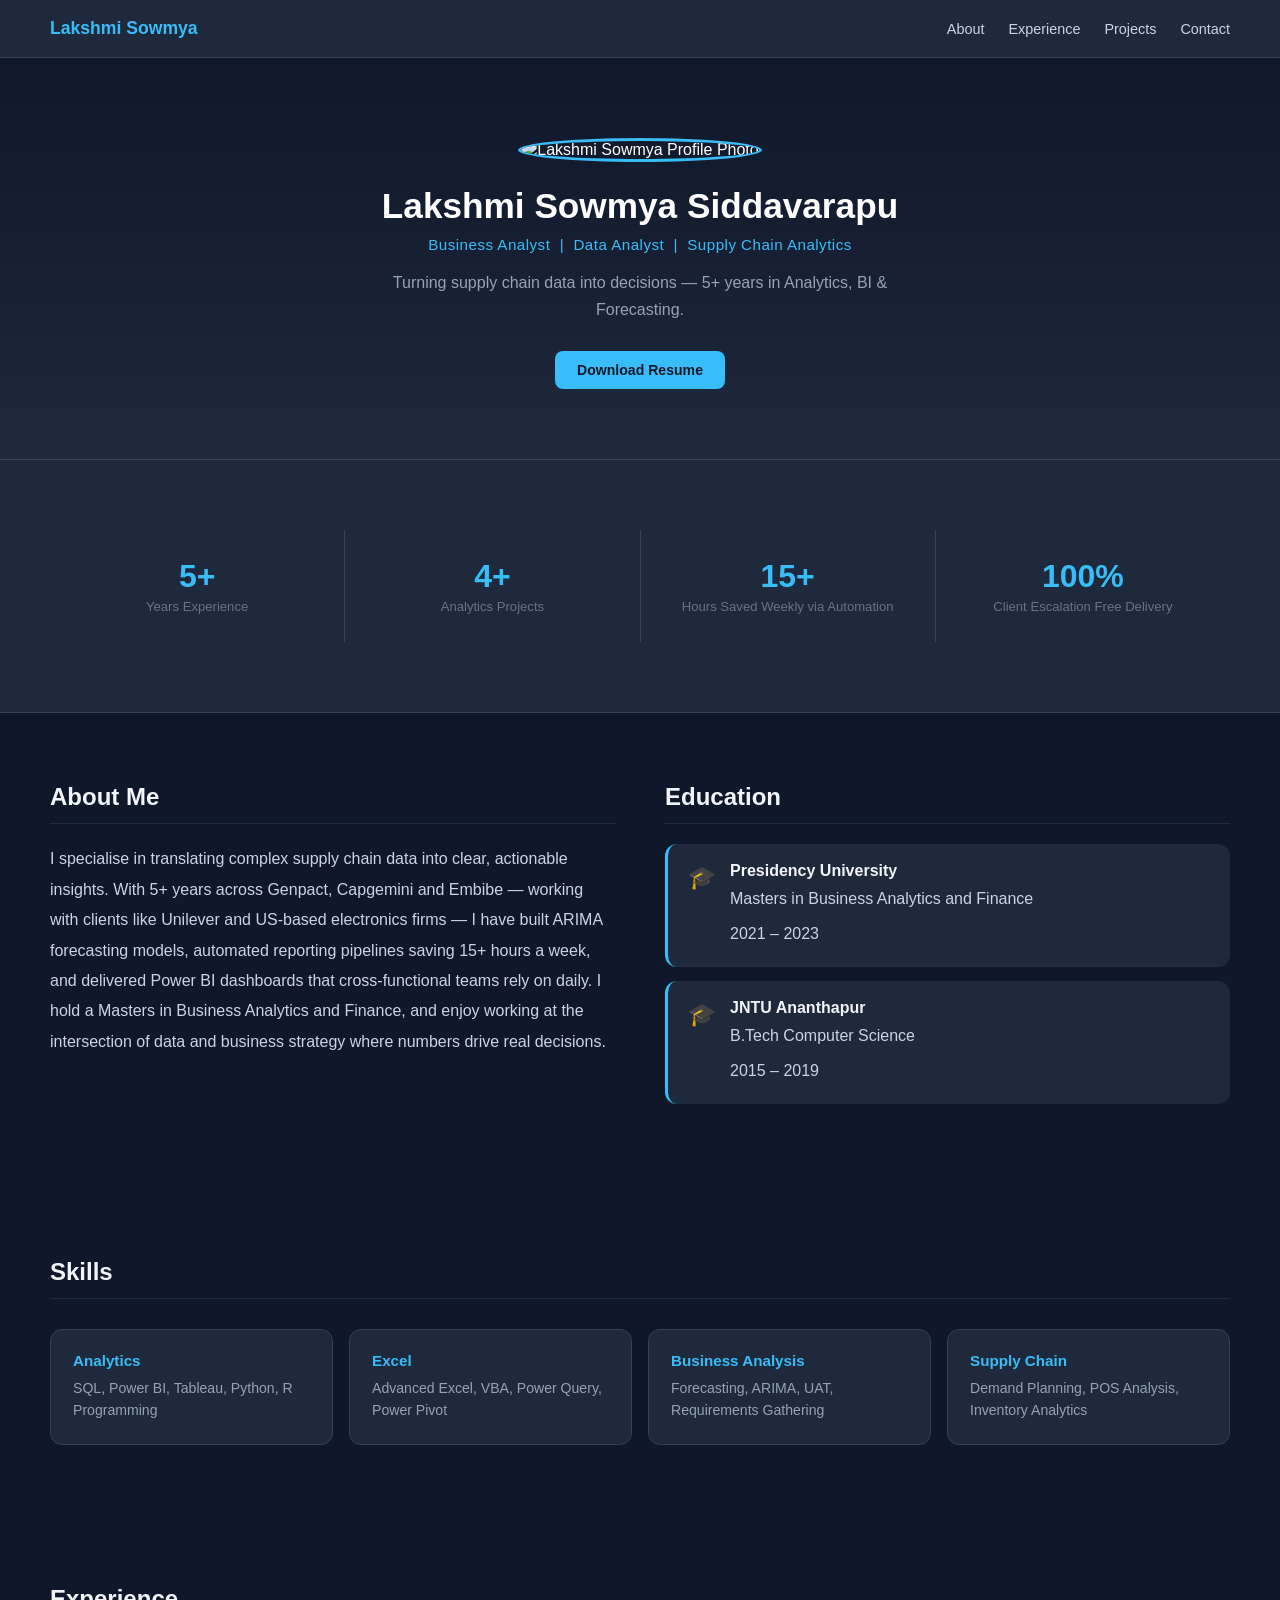
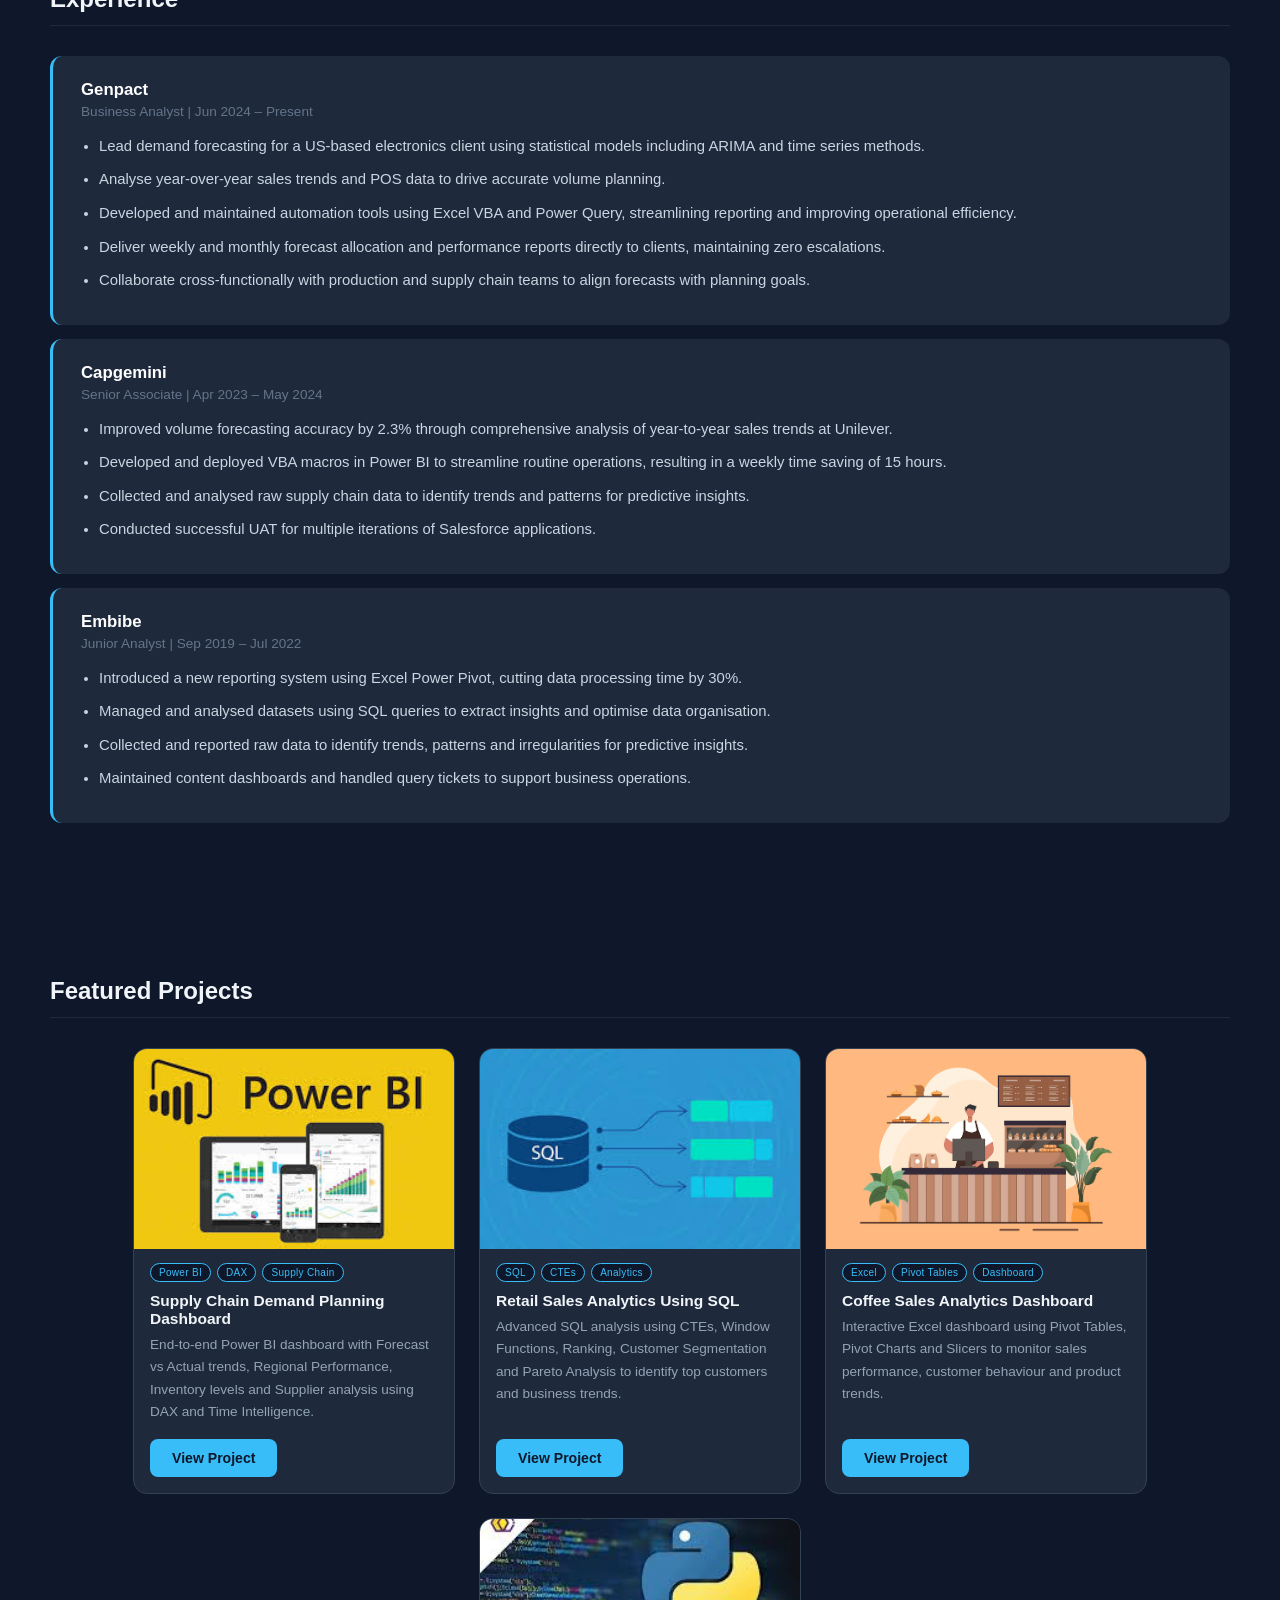
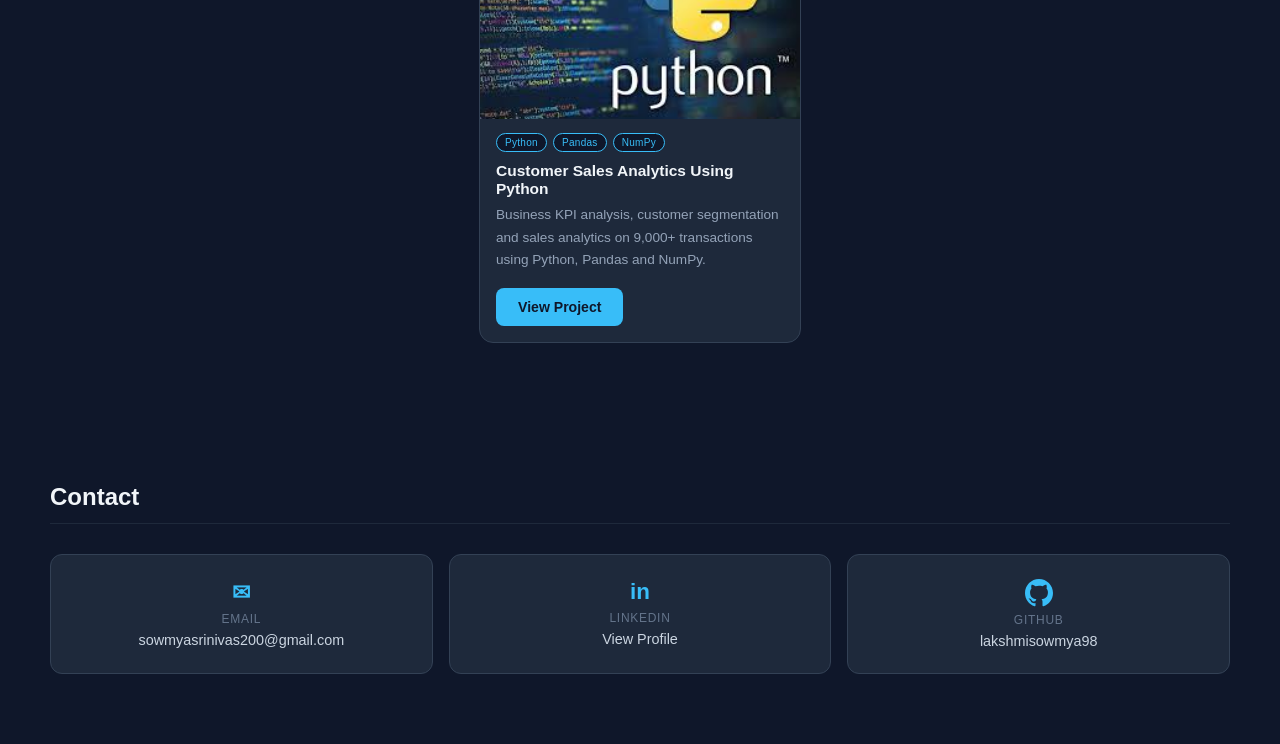
==== commit 26eec421: "Add files via upload" ====
--- a/index.html
+++ b/index.html
@@ -25,7 +25,7 @@
 
 <!-- HERO -->
 <section class="hero">
-    <img src="assets/Profile.png" alt="Lakshmi Sowmya Profile Photo">
+    <img src="assets/profile.png" alt="Lakshmi Sowmya Profile Photo">
     <h1>Lakshmi Sowmya Siddavarapu</h1>
     <h3>Business Analyst &nbsp;|&nbsp; Data Analyst &nbsp;|&nbsp; Supply Chain Analytics</h3>
     <p>Turning supply chain data into decisions — 5+ years in Analytics, BI &amp; Forecasting.</p>
@@ -52,12 +52,35 @@
     </div>
 </section>
 
-<!-- ABOUT -->
+<!-- ABOUT + EDUCATION (two column) -->
 <section id="about">
-    <h2>About Me</h2>
-    <p>
-        I specialise in translating complex supply chain data into clear, actionable insights. With 5+ years across Genpact, Capgemini and Embibe — working with clients like Unilever and US-based electronics firms — I have built ARIMA forecasting models, automated reporting pipelines saving 15+ hours a week, and delivered Power BI dashboards that cross-functional teams rely on daily. I hold a Masters in Business Analytics and Finance, and enjoy working at the intersection of data and business strategy where numbers drive real decisions.
-    </p>
+    <div class="about-grid">
+        <div class="about-left">
+            <h2>About Me</h2>
+            <p>
+                I specialise in translating complex supply chain data into clear, actionable insights. With 5+ years across Genpact, Capgemini and Embibe — working with clients like Unilever and US-based electronics firms — I have built ARIMA forecasting models, automated reporting pipelines saving 15+ hours a week, and delivered Power BI dashboards that cross-functional teams rely on daily. I hold a Masters in Business Analytics and Finance, and enjoy working at the intersection of data and business strategy where numbers drive real decisions.
+            </p>
+        </div>
+        <div class="about-right">
+            <h2>Education</h2>
+            <div class="edu-card">
+                <div class="edu-icon">🎓</div>
+                <div>
+                    <h3>Presidency University</h3>
+                    <p class="edu-degree">Masters in Business Analytics and Finance</p>
+                    <p class="edu-year">2021 – 2023</p>
+                </div>
+            </div>
+            <div class="edu-card">
+                <div class="edu-icon">🎓</div>
+                <div>
+                    <h3>JNTU Ananthapur</h3>
+                    <p class="edu-degree">B.Tech Computer Science</p>
+                    <p class="edu-year">2015 – 2019</p>
+                </div>
+            </div>
+        </div>
+    </div>
 </section>
 
 <!-- SKILLS -->
@@ -119,19 +142,6 @@
             <li>Collected and reported raw data to identify trends, patterns and irregularities for predictive insights.</li>
             <li>Maintained content dashboards and handled query tickets to support business operations.</li>
         </ul>
-    </div>
-</section>
-
-<!-- EDUCATION -->
-<section id="education">
-    <h2>Education</h2>
-    <div class="card">
-        <h3>Presidency University</h3>
-        <p class="role-title">Masters in Business Analytics and Finance | 2021 – 2023</p>
-    </div>
-    <div class="card">
-        <h3>JNTU Ananthapur</h3>
-        <p class="role-title">B.Tech Computer Science | 2015 – 2019</p>
     </div>
 </section>
 
@@ -222,7 +232,9 @@
             <span class="contact-value">View Profile</span>
         </a>
         <a class="contact-card" href="https://github.com/lakshmisowmya98" target="_blank">
-            <span class="contact-icon">⌥</span>
+            <svg class="contact-icon" xmlns="http://www.w3.org/2000/svg" viewBox="0 0 24 24" width="28" height="28" fill="#38bdf8">
+                <path d="M12 0C5.374 0 0 5.373 0 12c0 5.302 3.438 9.8 8.207 11.387.599.111.793-.261.793-.577v-2.234c-3.338.726-4.033-1.416-4.033-1.416-.546-1.387-1.333-1.756-1.333-1.756-1.089-.745.083-.729.083-.729 1.205.084 1.839 1.237 1.839 1.237 1.07 1.834 2.807 1.304 3.492.997.107-.775.418-1.305.762-1.604-2.665-.305-5.467-1.334-5.467-5.931 0-1.311.469-2.381 1.236-3.221-.124-.303-.535-1.524.117-3.176 0 0 1.008-.322 3.301 1.23A11.509 11.509 0 0112 5.803c1.02.005 2.047.138 3.006.404 2.291-1.552 3.297-1.23 3.297-1.23.653 1.653.242 2.874.118 3.176.77.84 1.235 1.911 1.235 3.221 0 4.609-2.807 5.624-5.479 5.921.43.372.823 1.102.823 2.222v3.293c0 .319.192.694.801.576C20.566 21.797 24 17.3 24 12c0-6.627-5.373-12-12-12z"/>
+            </svg>
             <span class="contact-label">GitHub</span>
             <span class="contact-value">lakshmisowmya98</span>
         </a>
--- a/style.css
+++ b/style.css
@@ -172,3 +172,51 @@
     .skill-card { min-width: 140px; }
     .contact-card { min-width: 100%; }
 }
+
+/* ── About two-column layout ── */
+.about-grid {
+    display: grid;
+    grid-template-columns: 1fr 1fr;
+    gap: 50px;
+    align-items: start;
+}
+.about-left h2, .about-right h2 {
+    font-size: 1.5rem; margin: 0 0 20px;
+    padding-bottom: 12px;
+    border-bottom: 1px solid #1e293b;
+    color: #f1f5f9;
+}
+.about-left p {
+    line-height: 1.9; color: #cbd5e1;
+    font-size: 1rem; margin: 0;
+}
+
+/* ── Education cards (in about section) ── */
+.edu-card {
+    display: flex;
+    align-items: flex-start;
+    gap: 14px;
+    background: #1e293b;
+    padding: 18px 20px;
+    border-radius: 12px;
+    border-left: 3px solid #38bdf8;
+    margin-bottom: 14px;
+}
+.edu-icon { font-size: 1.4rem; flex-shrink: 0; margin-top: 2px; }
+.edu-card h3 { margin: 0 0 4px; font-size: 1rem; color: #f1f5f9; }
+.edu-degree { color: #cbd5e1; font-size: 0.88rem; margin: 0 0 4px; }
+.edu-year { color: #38bdf8; font-size: 0.82rem; margin: 0; font-weight: 500; }
+
+/* ── Fix education section card border to blue (remove purple) ── */
+#education .card { border-left-color: #38bdf8; }
+
+/* ── GitHub SVG icon in contact card ── */
+.contact-card svg { display: block; }
+
+/* ── Responsive about grid ── */
+@media (max-width: 900px) {
+    .about-grid {
+        grid-template-columns: 1fr;
+        gap: 30px;
+    }
+}
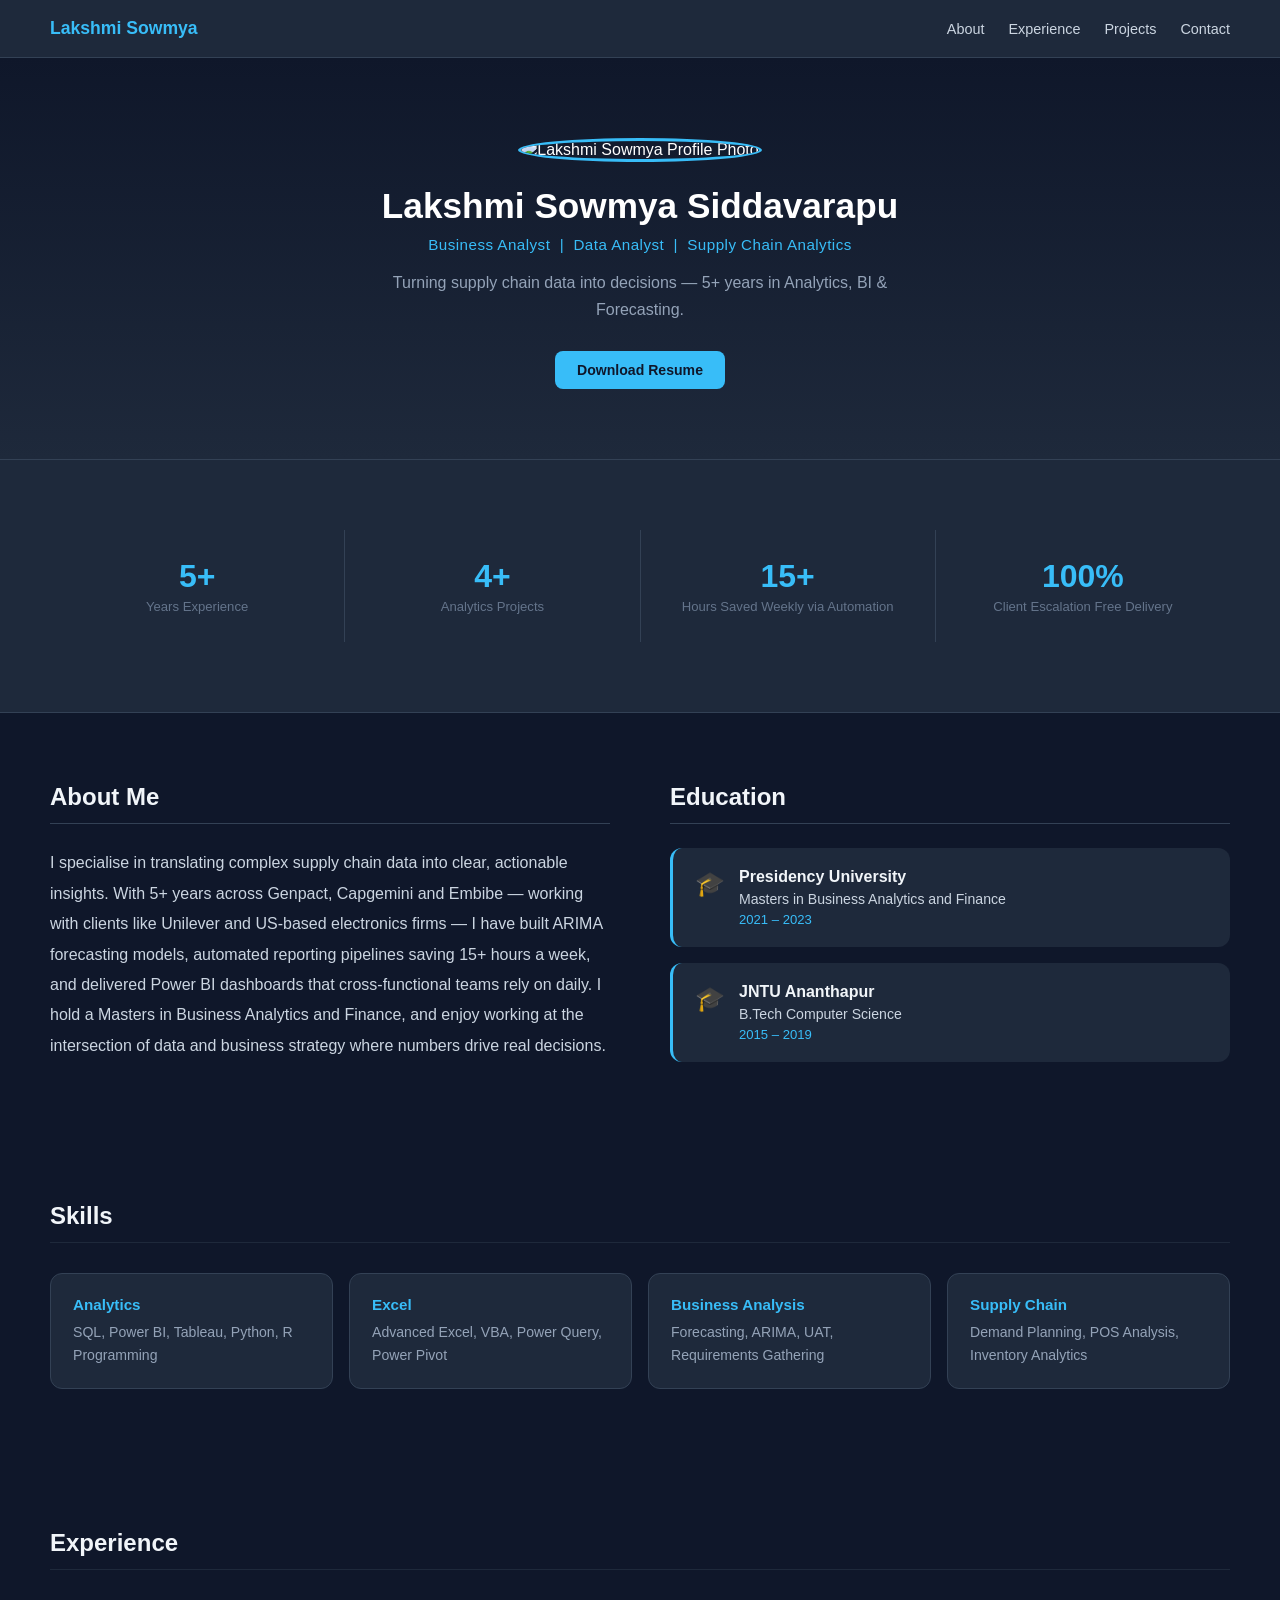
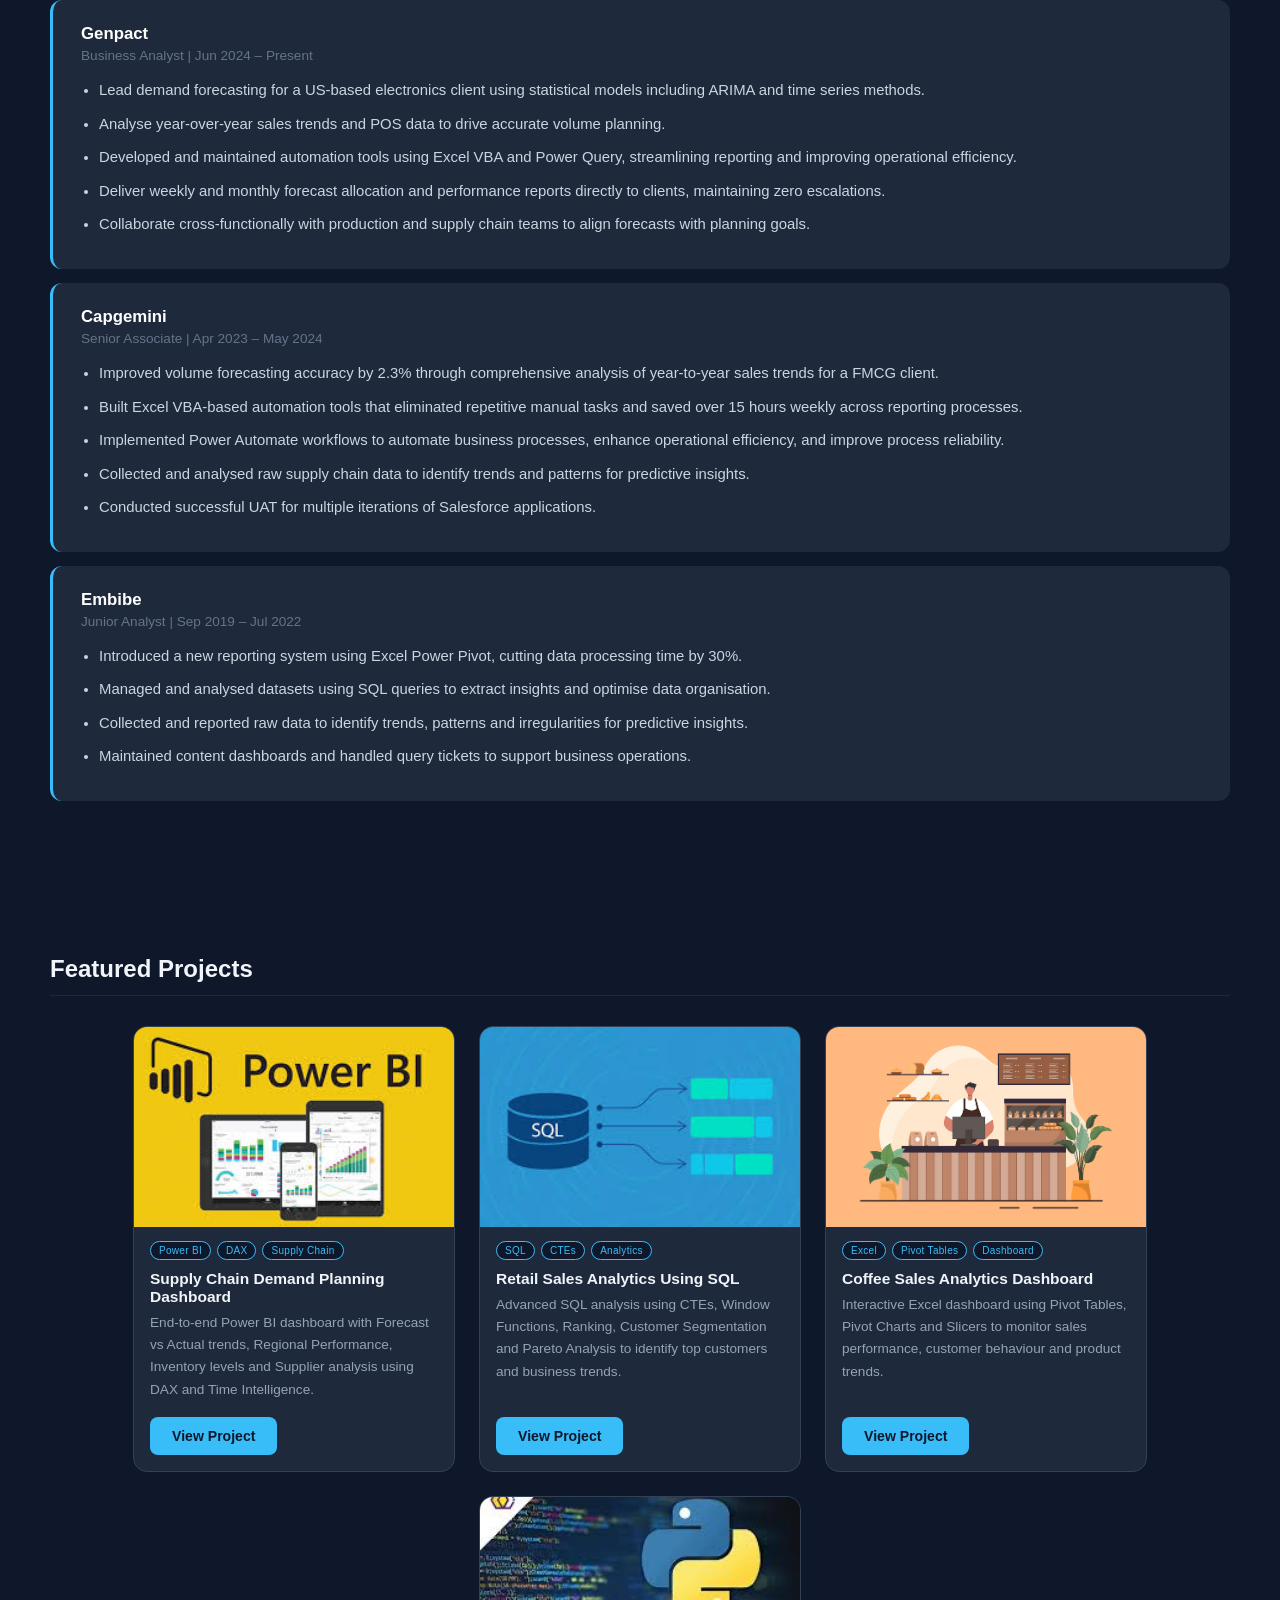
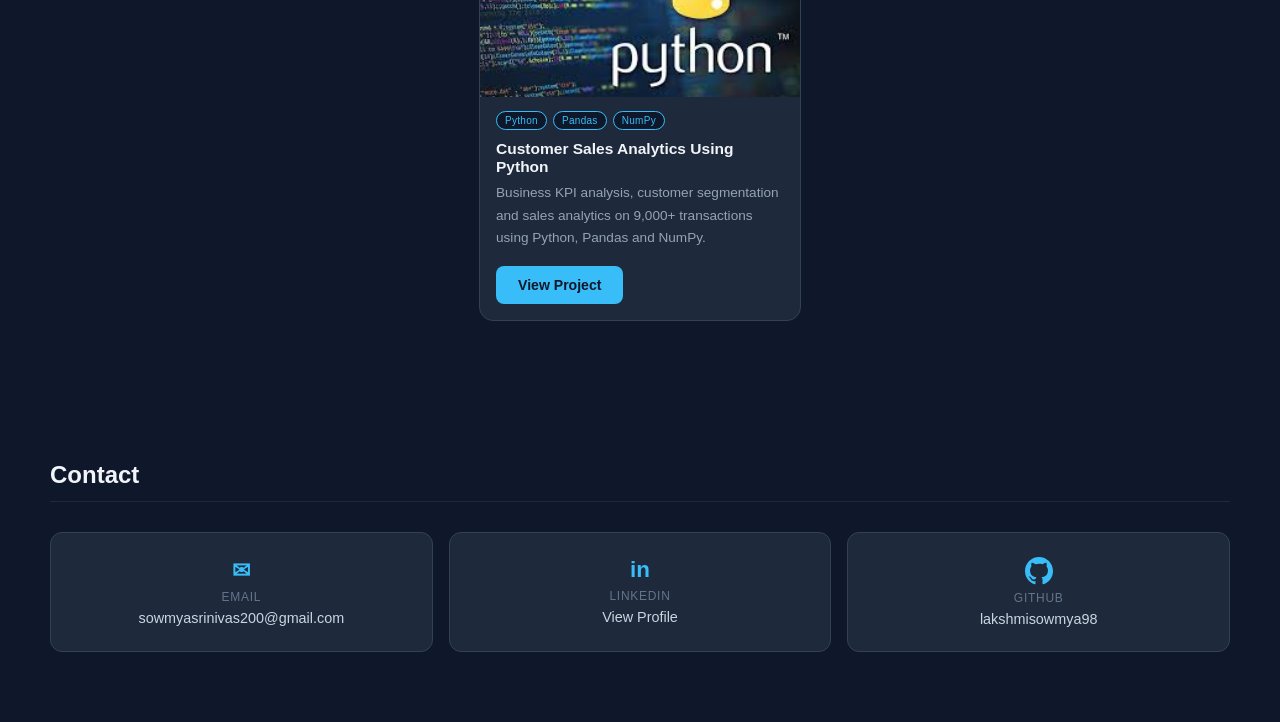
==== commit 751833c8: "Add files via upload" ====
--- a/index.html
+++ b/index.html
@@ -126,8 +126,9 @@
         <h3>Capgemini</h3>
         <p class="role-title">Senior Associate | Apr 2023 – May 2024</p>
         <ul class="exp-list">
-            <li>Improved volume forecasting accuracy by 2.3% through comprehensive analysis of year-to-year sales trends at Unilever.</li>
-            <li>Developed and deployed VBA macros in Power BI to streamline routine operations, resulting in a weekly time saving of 15 hours.</li>
+            <li>Improved volume forecasting accuracy by 2.3% through comprehensive analysis of year-to-year sales trends for a FMCG client.</li>
+            <li>Built Excel VBA-based automation tools that eliminated repetitive manual tasks and saved over 15 hours weekly across reporting processes.</li>
+            <li>Implemented Power Automate workflows to automate business processes, enhance operational efficiency, and improve process reliability.</li>
             <li>Collected and analysed raw supply chain data to identify trends and patterns for predictive insights.</li>
             <li>Conducted successful UAT for multiple iterations of Salesforce applications.</li>
         </ul>
--- a/style.css
+++ b/style.css
@@ -37,18 +37,13 @@
     margin-bottom: 24px;
 }
 .hero h1 { font-size: 2.2rem; margin: 0 0 10px; }
-.hero h3 {
-    font-size: 0.95rem; color: #38bdf8;
-    font-weight: 500; margin: 0 0 16px;
-    letter-spacing: 0.03em;
-}
+.hero h3 { font-size: 0.95rem; color: #38bdf8; font-weight: 500; margin: 0 0 16px; letter-spacing: 0.03em; }
 .hero p { color: #94a3b8; font-size: 1rem; max-width: 500px; margin: 0 auto 28px; line-height: 1.7; }
 
 /* ── Stats Banner ── */
 .stats-banner {
     display: flex;
     justify-content: center;
-    gap: 0;
     background: #1e293b;
     border-top: 1px solid #334155;
     border-bottom: 1px solid #334155;
@@ -57,8 +52,7 @@
     display: flex; flex-direction: column; align-items: center;
     padding: 28px 40px;
     border-right: 1px solid #334155;
-    flex: 1;
-    max-width: 260px;
+    flex: 1; max-width: 260px;
 }
 .stat-item:last-child { border-right: none; }
 .stat-num { font-size: 2rem; font-weight: 700; color: #38bdf8; }
@@ -78,17 +72,53 @@
 }
 .btn:hover { background: #7dd3fc; transform: translateY(-2px); }
 
-/* ── Sections ── */
+/* ── Sections general ── */
 section { padding: 70px 50px; }
-section h2 {
+section > h2 {
     font-size: 1.5rem; margin: 0 0 30px;
     padding-bottom: 12px;
     border-bottom: 1px solid #1e293b;
     color: #f1f5f9;
 }
 
-/* ── About ── */
-#about p { line-height: 1.9; color: #cbd5e1; max-width: 820px; font-size: 1rem; }
+/* ── About — two column layout ── */
+#about { padding: 70px 50px; }
+.about-grid {
+    display: grid;
+    grid-template-columns: 1fr 1fr;
+    gap: 60px;
+    align-items: start;
+}
+.about-left h2,
+.about-right h2 {
+    font-size: 1.5rem; margin: 0 0 24px;
+    padding-bottom: 12px;
+    border-bottom: 1px solid #334155;
+    color: #f1f5f9;
+}
+.about-left p {
+    line-height: 1.9; color: #cbd5e1;
+    font-size: 1rem; margin: 0;
+}
+
+/* ── Education cards inside About ── */
+.edu-card {
+    display: flex;
+    align-items: flex-start;
+    gap: 14px;
+    background: #1e293b;
+    padding: 20px 22px;
+    border-radius: 12px;
+    border-left: 3px solid #38bdf8;
+    margin-bottom: 16px;
+    transition: transform 0.2s, border-color 0.2s;
+}
+.edu-card:hover { transform: translateY(-3px); }
+.edu-card:last-child { margin-bottom: 0; }
+.edu-icon { font-size: 1.5rem; flex-shrink: 0; margin-top: 2px; }
+.edu-card h3 { margin: 0 0 5px; font-size: 1rem; color: #f1f5f9; }
+.edu-degree { color: #cbd5e1; font-size: 0.88rem; margin: 0 0 5px; }
+.edu-year { color: #38bdf8; font-size: 0.82rem; margin: 0; font-weight: 500; }
 
 /* ── Skills ── */
 .skills-container { display: flex; gap: 16px; flex-wrap: wrap; }
@@ -102,7 +132,7 @@
 .skill-card h3 { color: #38bdf8; margin: 0 0 8px; font-size: 0.95rem; }
 .skill-card p { color: #94a3b8; margin: 0; font-size: 0.88rem; line-height: 1.6; }
 
-/* ── Experience & Education cards ── */
+/* ── Experience cards ── */
 .card {
     background: #1e293b; padding: 24px 28px;
     margin: 14px 0; border-radius: 12px;
@@ -112,7 +142,6 @@
 .role-title { color: #64748b; font-size: 0.85rem; margin: 0 0 14px; }
 .exp-list { margin: 0; padding-left: 18px; color: #cbd5e1; line-height: 1.85; font-size: 0.93rem; }
 .exp-list li { margin-bottom: 6px; }
-#education .card { border-left-color: #818cf8; }
 
 /* ── Projects ── */
 .projects-container {
@@ -156,14 +185,19 @@
 }
 .contact-card:hover { border-color: #38bdf8; transform: translateY(-3px); }
 .contact-icon { font-size: 1.4rem; color: #38bdf8; font-weight: 700; }
+.contact-card svg { display: block; }
 .contact-label { font-size: 0.75rem; color: #64748b; text-transform: uppercase; letter-spacing: 0.06em; }
 .contact-value { font-size: 0.9rem; color: #cbd5e1; }
 
 /* ── Responsive ── */
+@media (max-width: 900px) {
+    .about-grid { grid-template-columns: 1fr; gap: 40px; }
+}
 @media (max-width: 768px) {
     nav { flex-direction: column; gap: 12px; padding: 16px 24px; }
     nav ul { gap: 16px; flex-wrap: wrap; justify-content: center; }
     section { padding: 50px 24px; }
+    #about { padding: 50px 24px; }
     .hero { padding: 60px 24px 50px; }
     .hero h1 { font-size: 1.6rem; }
     .stats-banner { flex-wrap: wrap; }
@@ -172,51 +206,3 @@
     .skill-card { min-width: 140px; }
     .contact-card { min-width: 100%; }
 }
-
-/* ── About two-column layout ── */
-.about-grid {
-    display: grid;
-    grid-template-columns: 1fr 1fr;
-    gap: 50px;
-    align-items: start;
-}
-.about-left h2, .about-right h2 {
-    font-size: 1.5rem; margin: 0 0 20px;
-    padding-bottom: 12px;
-    border-bottom: 1px solid #1e293b;
-    color: #f1f5f9;
-}
-.about-left p {
-    line-height: 1.9; color: #cbd5e1;
-    font-size: 1rem; margin: 0;
-}
-
-/* ── Education cards (in about section) ── */
-.edu-card {
-    display: flex;
-    align-items: flex-start;
-    gap: 14px;
-    background: #1e293b;
-    padding: 18px 20px;
-    border-radius: 12px;
-    border-left: 3px solid #38bdf8;
-    margin-bottom: 14px;
-}
-.edu-icon { font-size: 1.4rem; flex-shrink: 0; margin-top: 2px; }
-.edu-card h3 { margin: 0 0 4px; font-size: 1rem; color: #f1f5f9; }
-.edu-degree { color: #cbd5e1; font-size: 0.88rem; margin: 0 0 4px; }
-.edu-year { color: #38bdf8; font-size: 0.82rem; margin: 0; font-weight: 500; }
-
-/* ── Fix education section card border to blue (remove purple) ── */
-#education .card { border-left-color: #38bdf8; }
-
-/* ── GitHub SVG icon in contact card ── */
-.contact-card svg { display: block; }
-
-/* ── Responsive about grid ── */
-@media (max-width: 900px) {
-    .about-grid {
-        grid-template-columns: 1fr;
-        gap: 30px;
-    }
-}
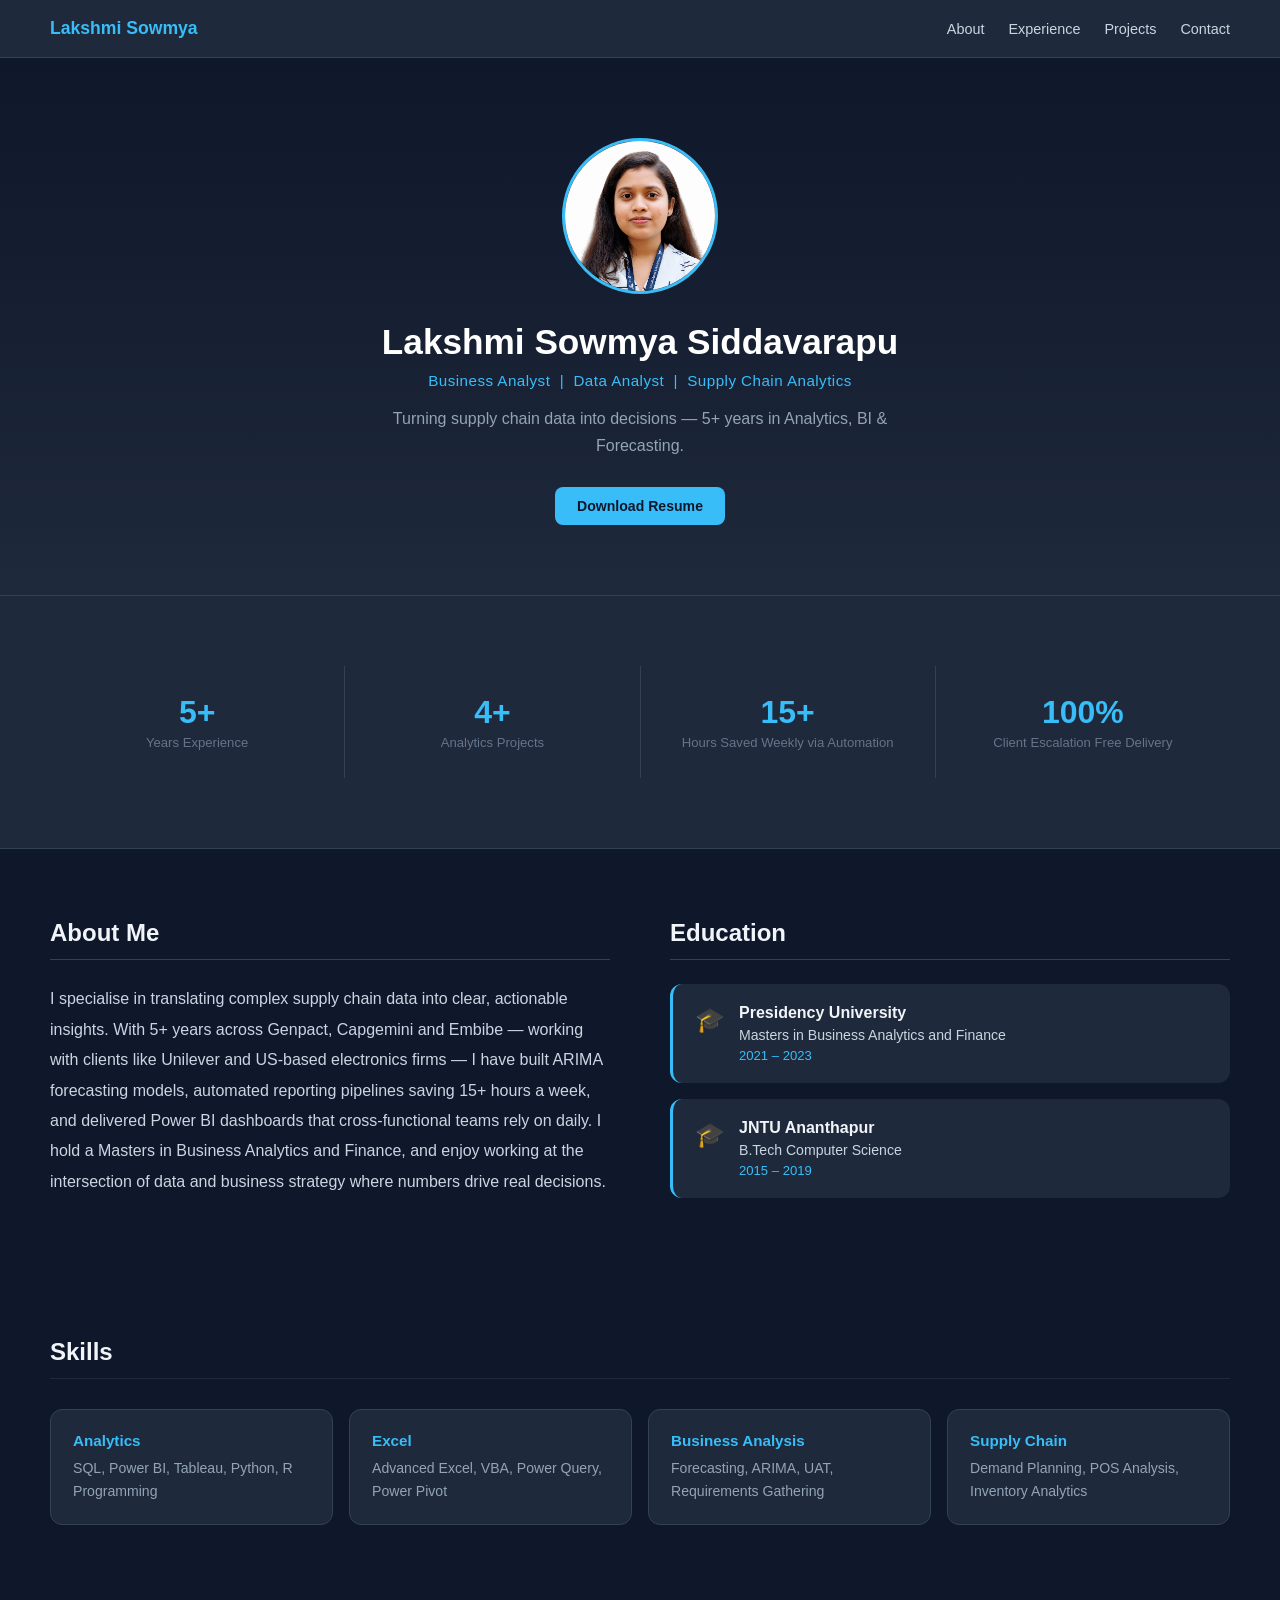
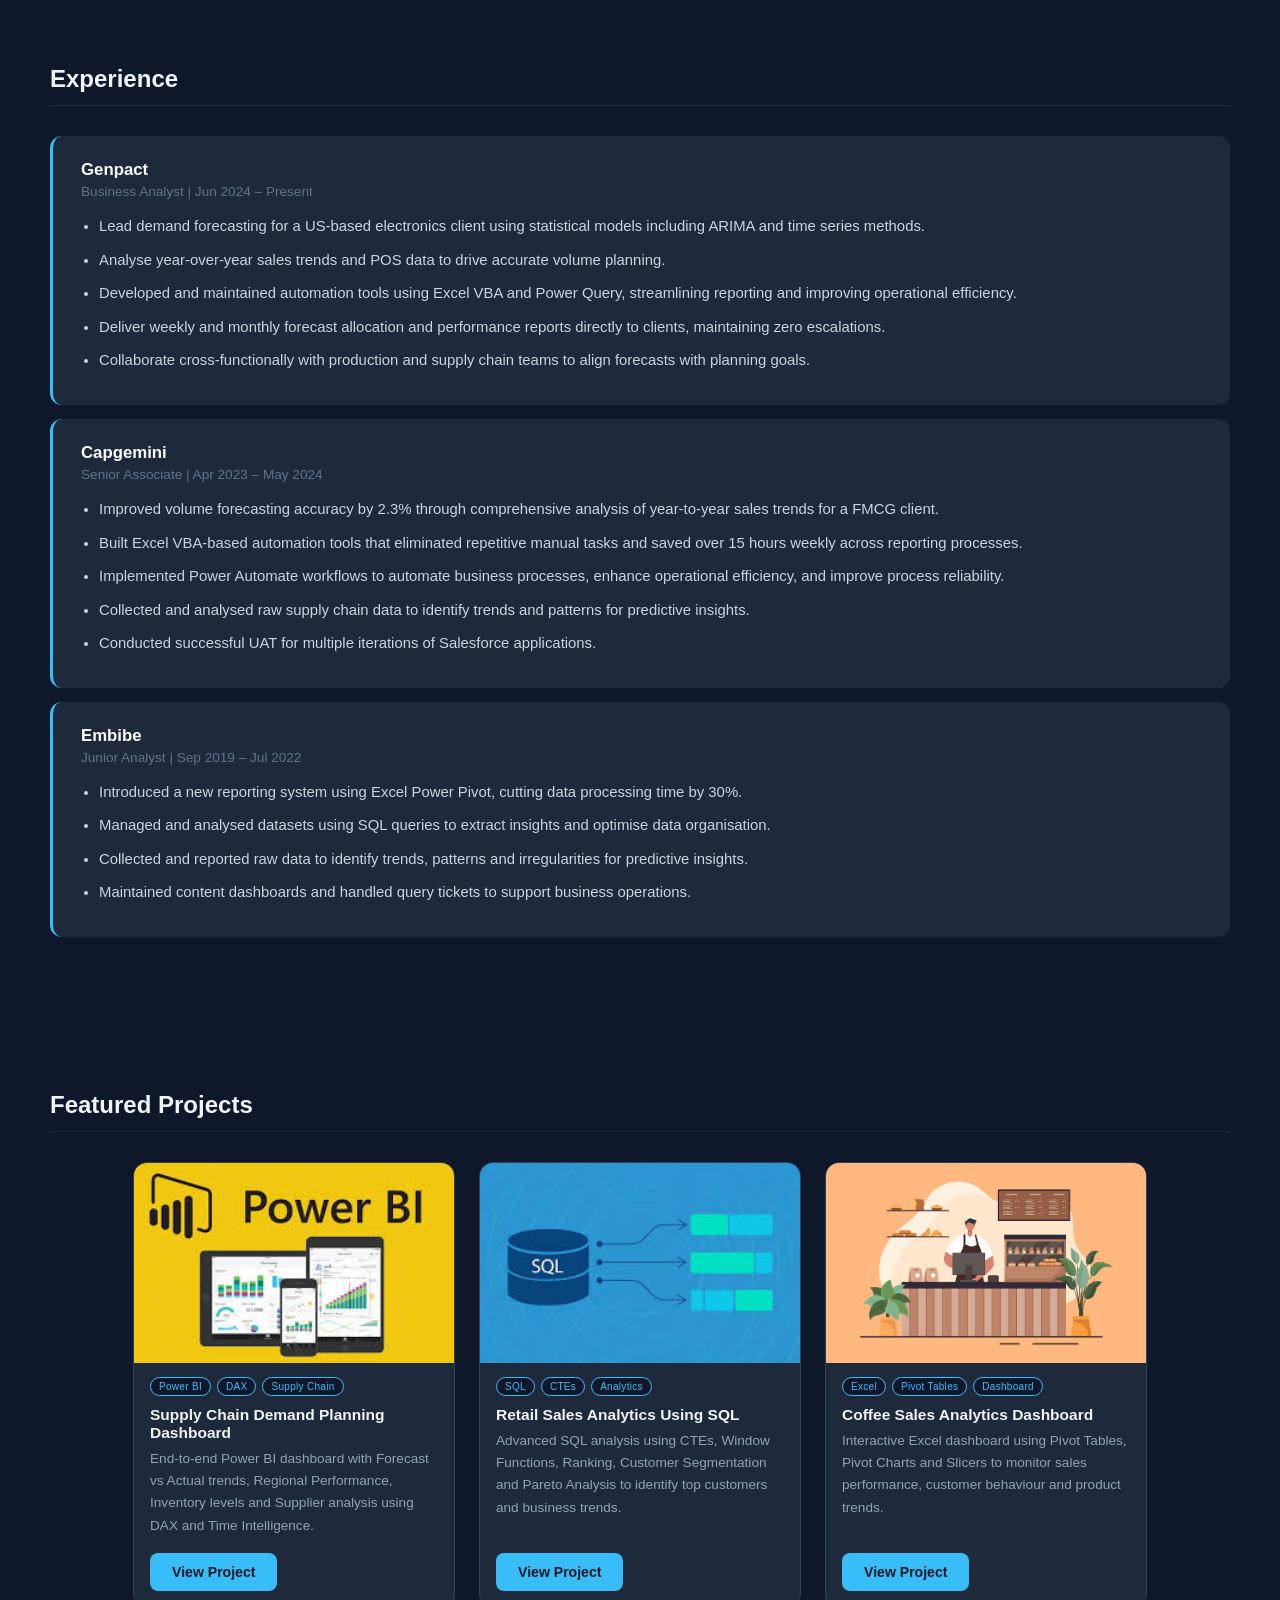
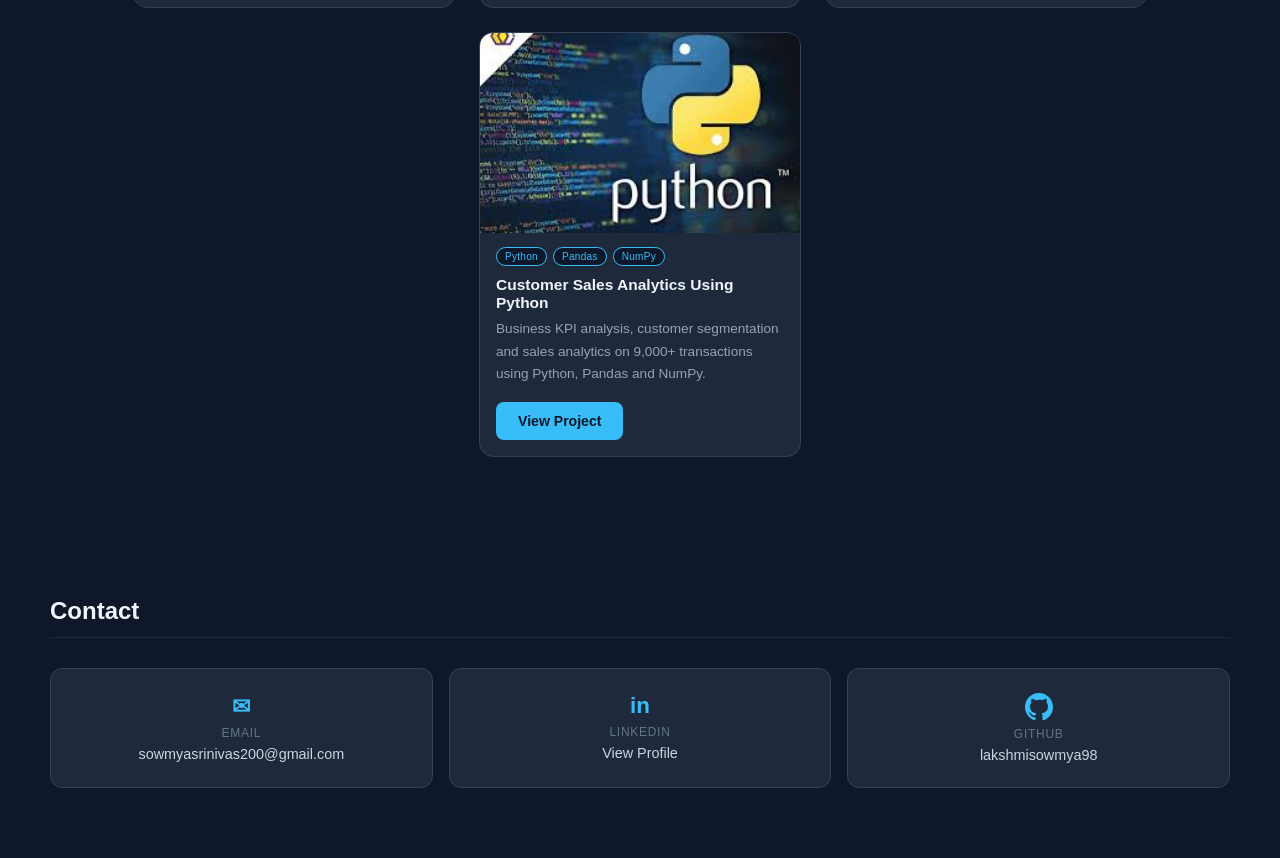
==== commit 8f9d222d: "Fix image source case sensitivity in index.html" ====
--- a/index.html
+++ b/index.html
@@ -25,7 +25,7 @@
 
 <!-- HERO -->
 <section class="hero">
-    <img src="assets/profile.png" alt="Lakshmi Sowmya Profile Photo">
+    <img src="assets/Profile.png" alt="Lakshmi Sowmya Profile Photo">
     <h1>Lakshmi Sowmya Siddavarapu</h1>
     <h3>Business Analyst &nbsp;|&nbsp; Data Analyst &nbsp;|&nbsp; Supply Chain Analytics</h3>
     <p>Turning supply chain data into decisions — 5+ years in Analytics, BI &amp; Forecasting.</p>
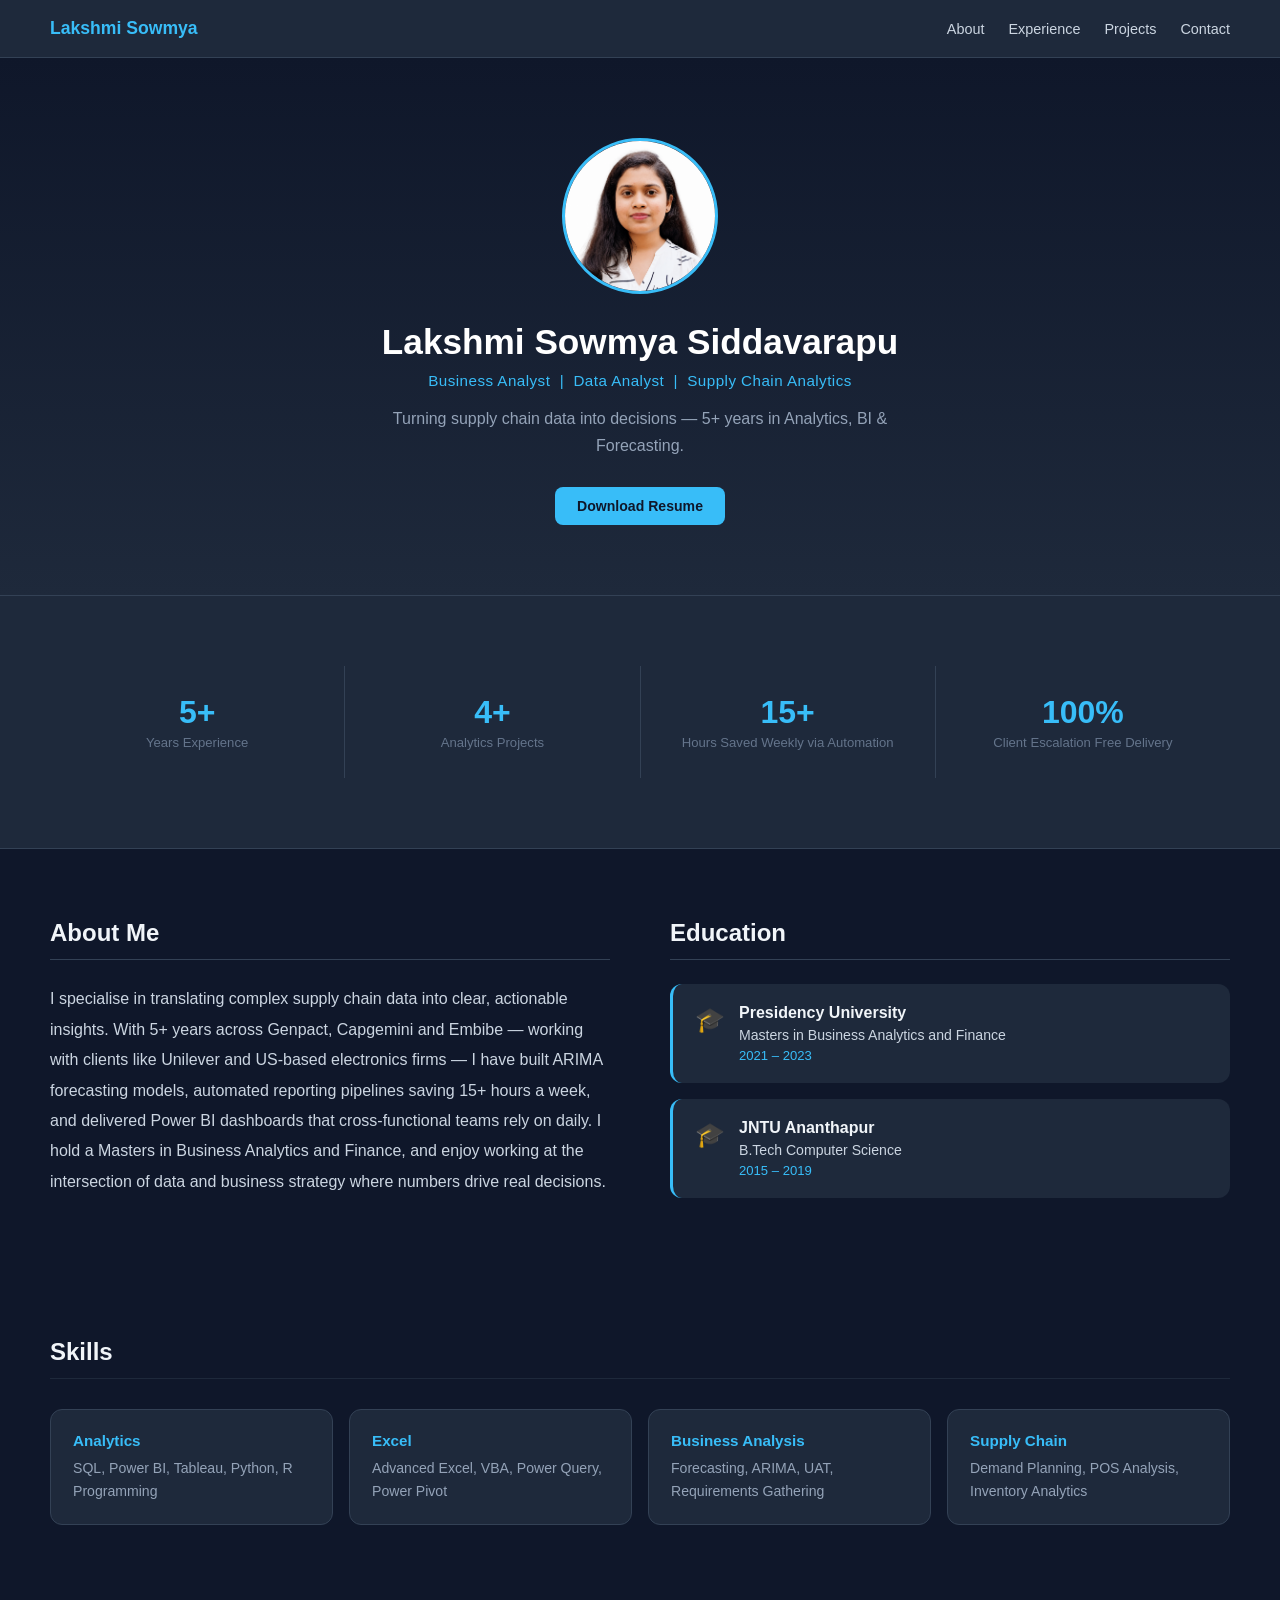
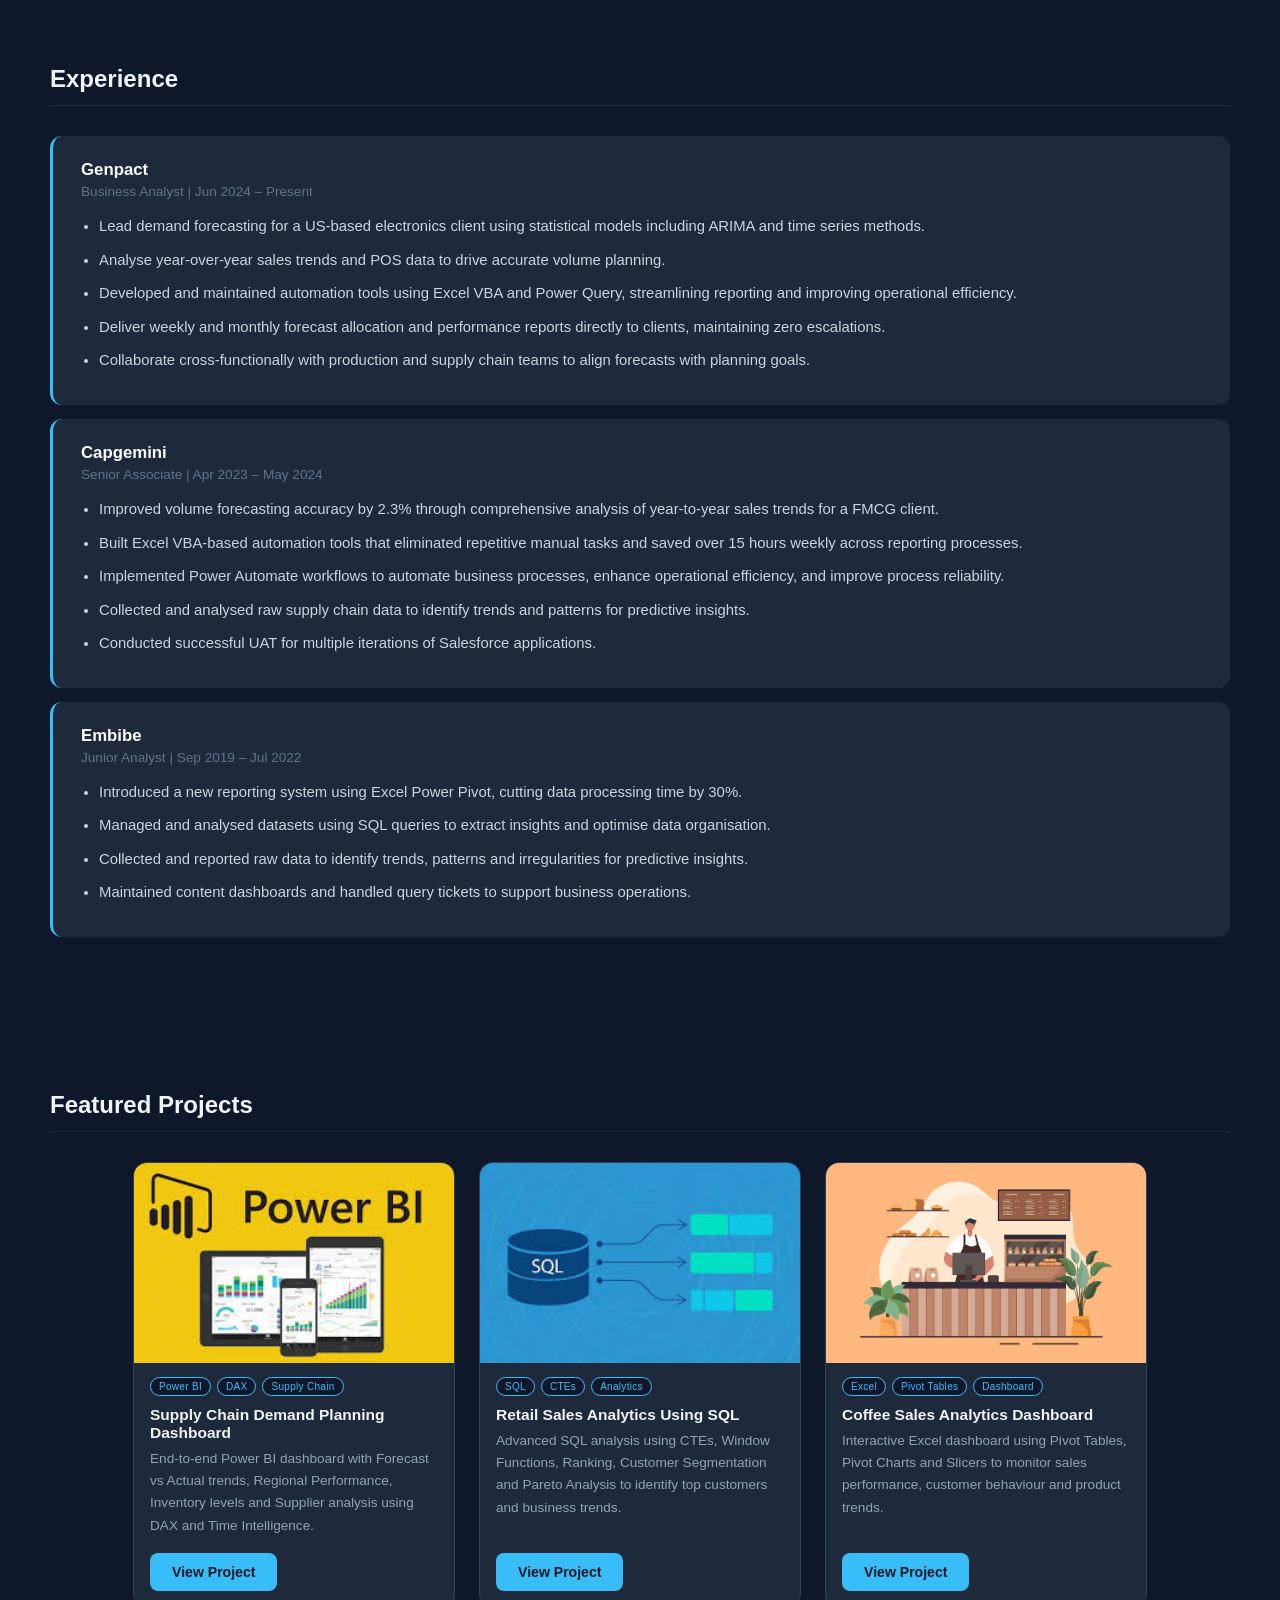
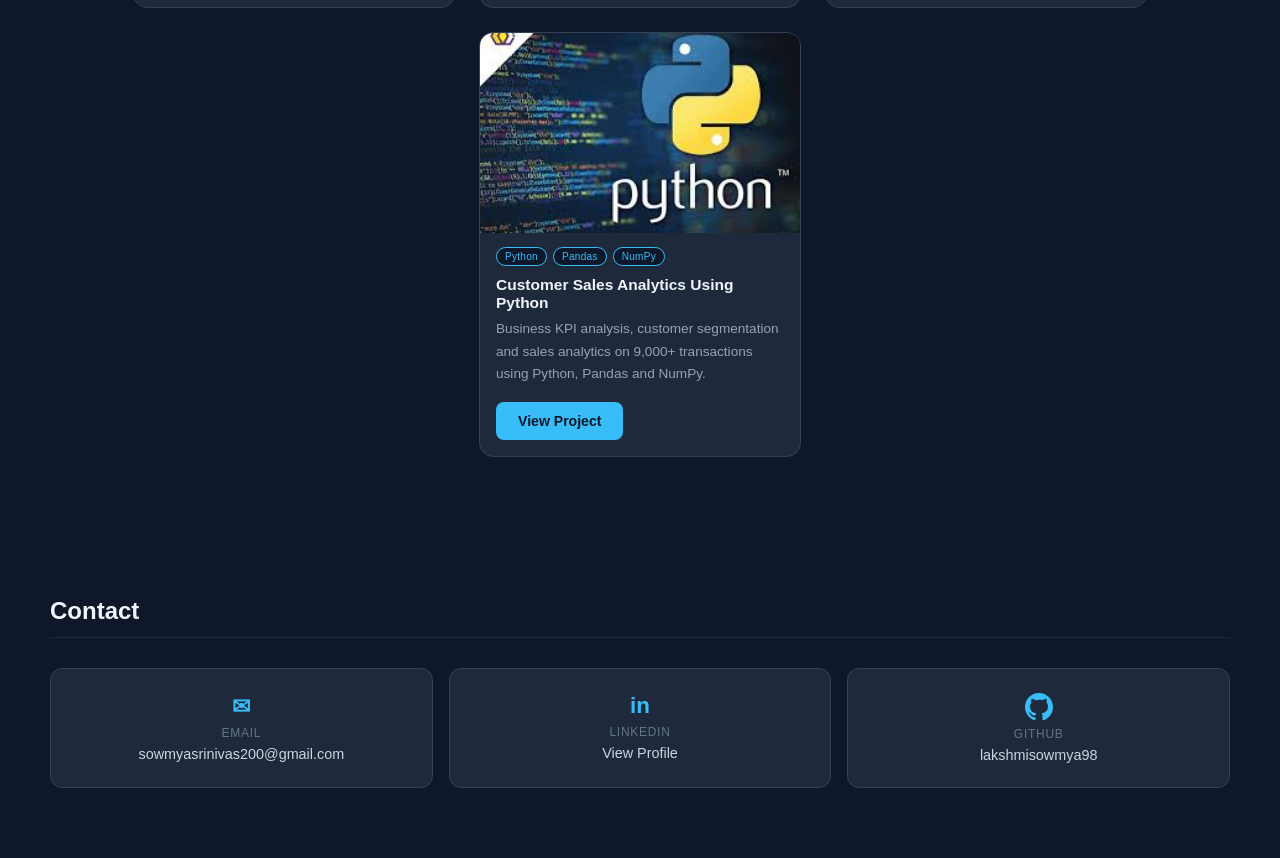
==== commit dfc0aebc: "Update index.html" ====
--- a/index.html
+++ b/index.html
@@ -25,7 +25,7 @@
 
 <!-- HERO -->
 <section class="hero">
-    <img src="assets/Profile.png" alt="Lakshmi Sowmya Profile Photo">
+    <img src="assets/profile.png" alt="Lakshmi Sowmya Profile Photo">
     <h1>Lakshmi Sowmya Siddavarapu</h1>
     <h3>Business Analyst &nbsp;|&nbsp; Data Analyst &nbsp;|&nbsp; Supply Chain Analytics</h3>
     <p>Turning supply chain data into decisions — 5+ years in Analytics, BI &amp; Forecasting.</p>
